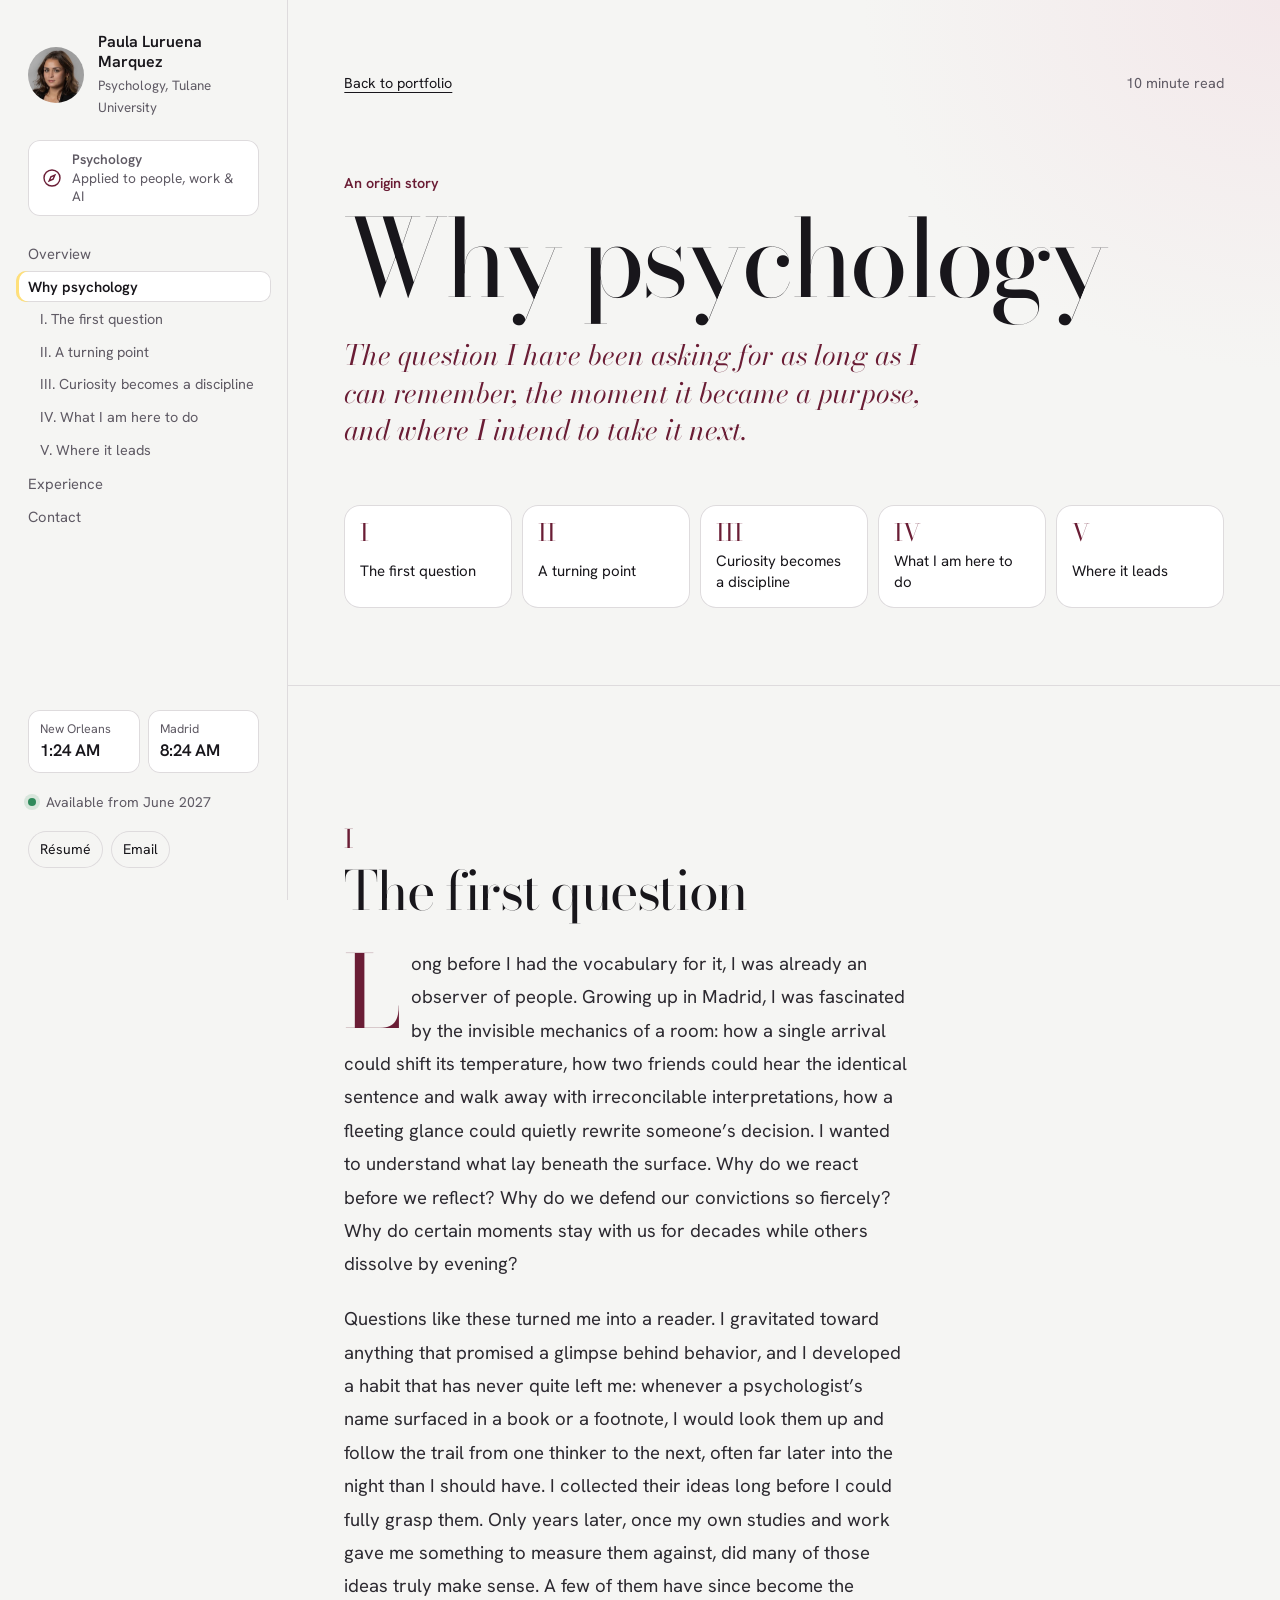
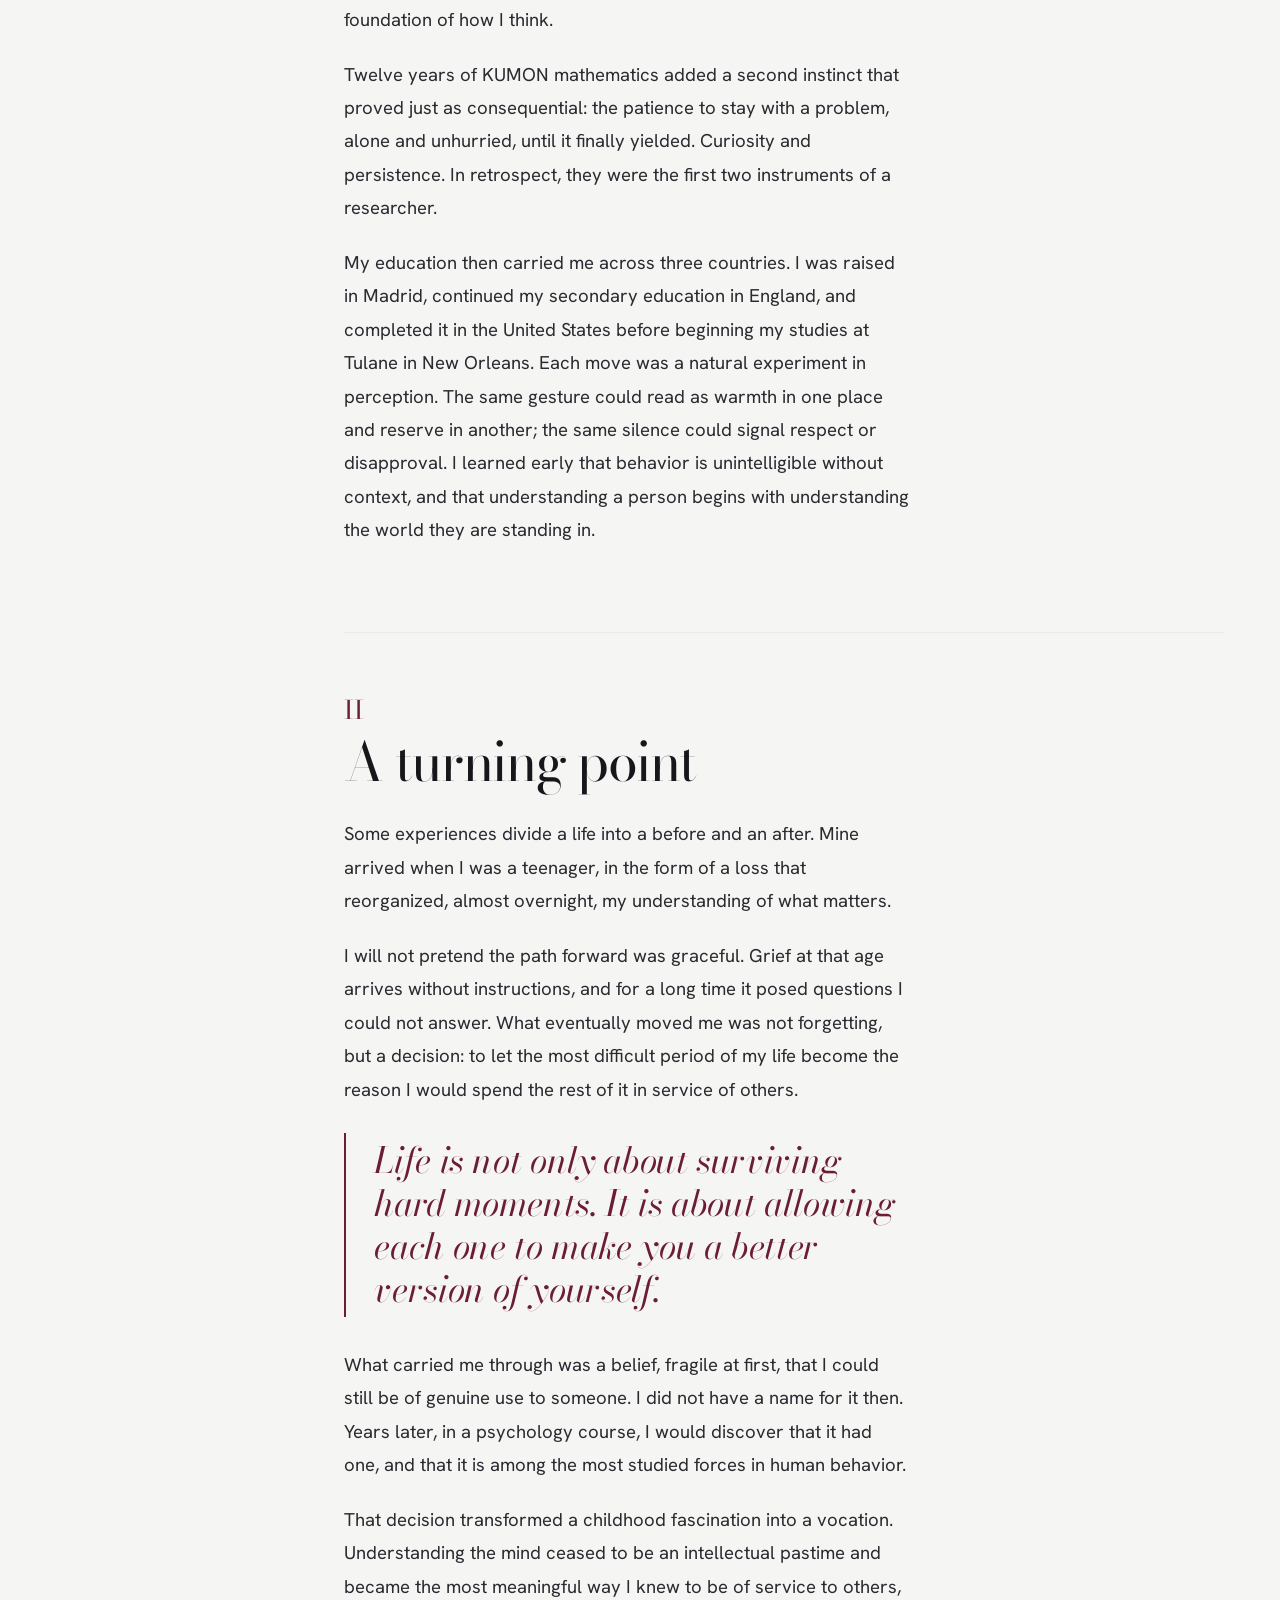
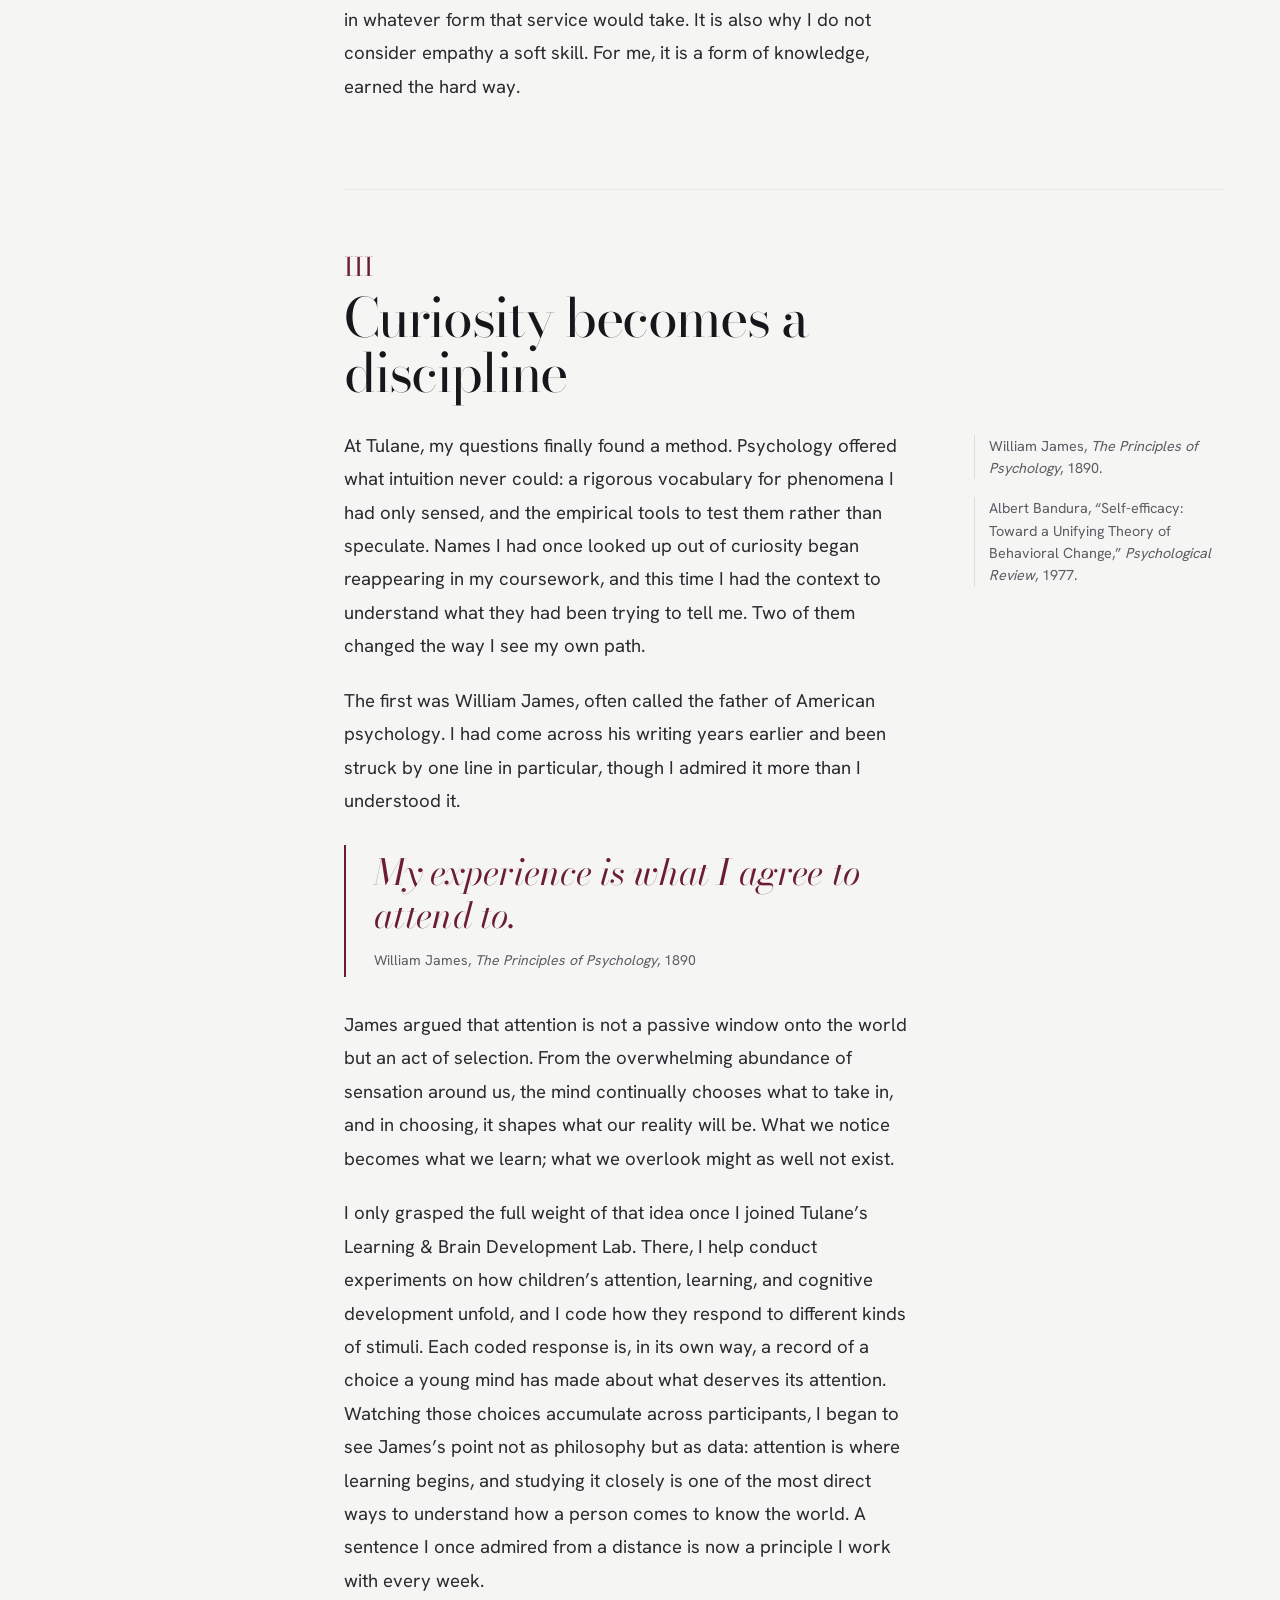
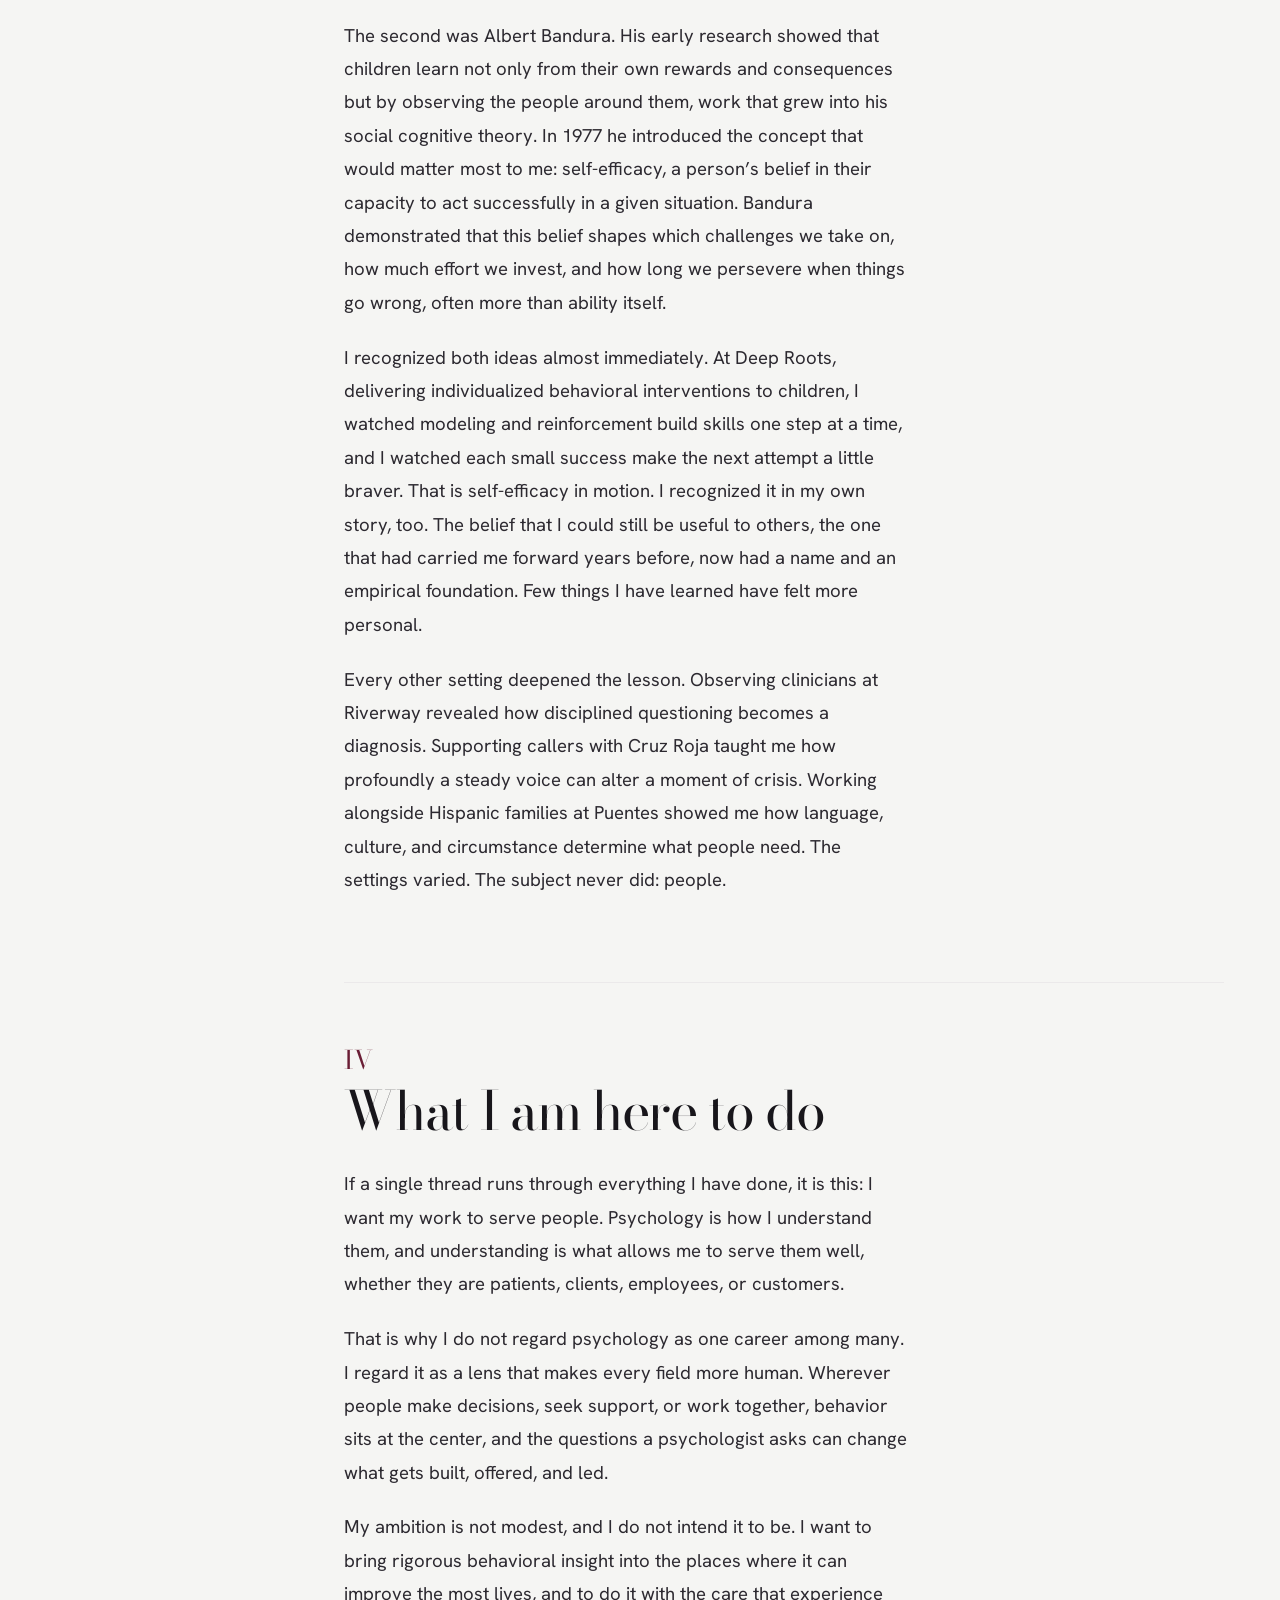
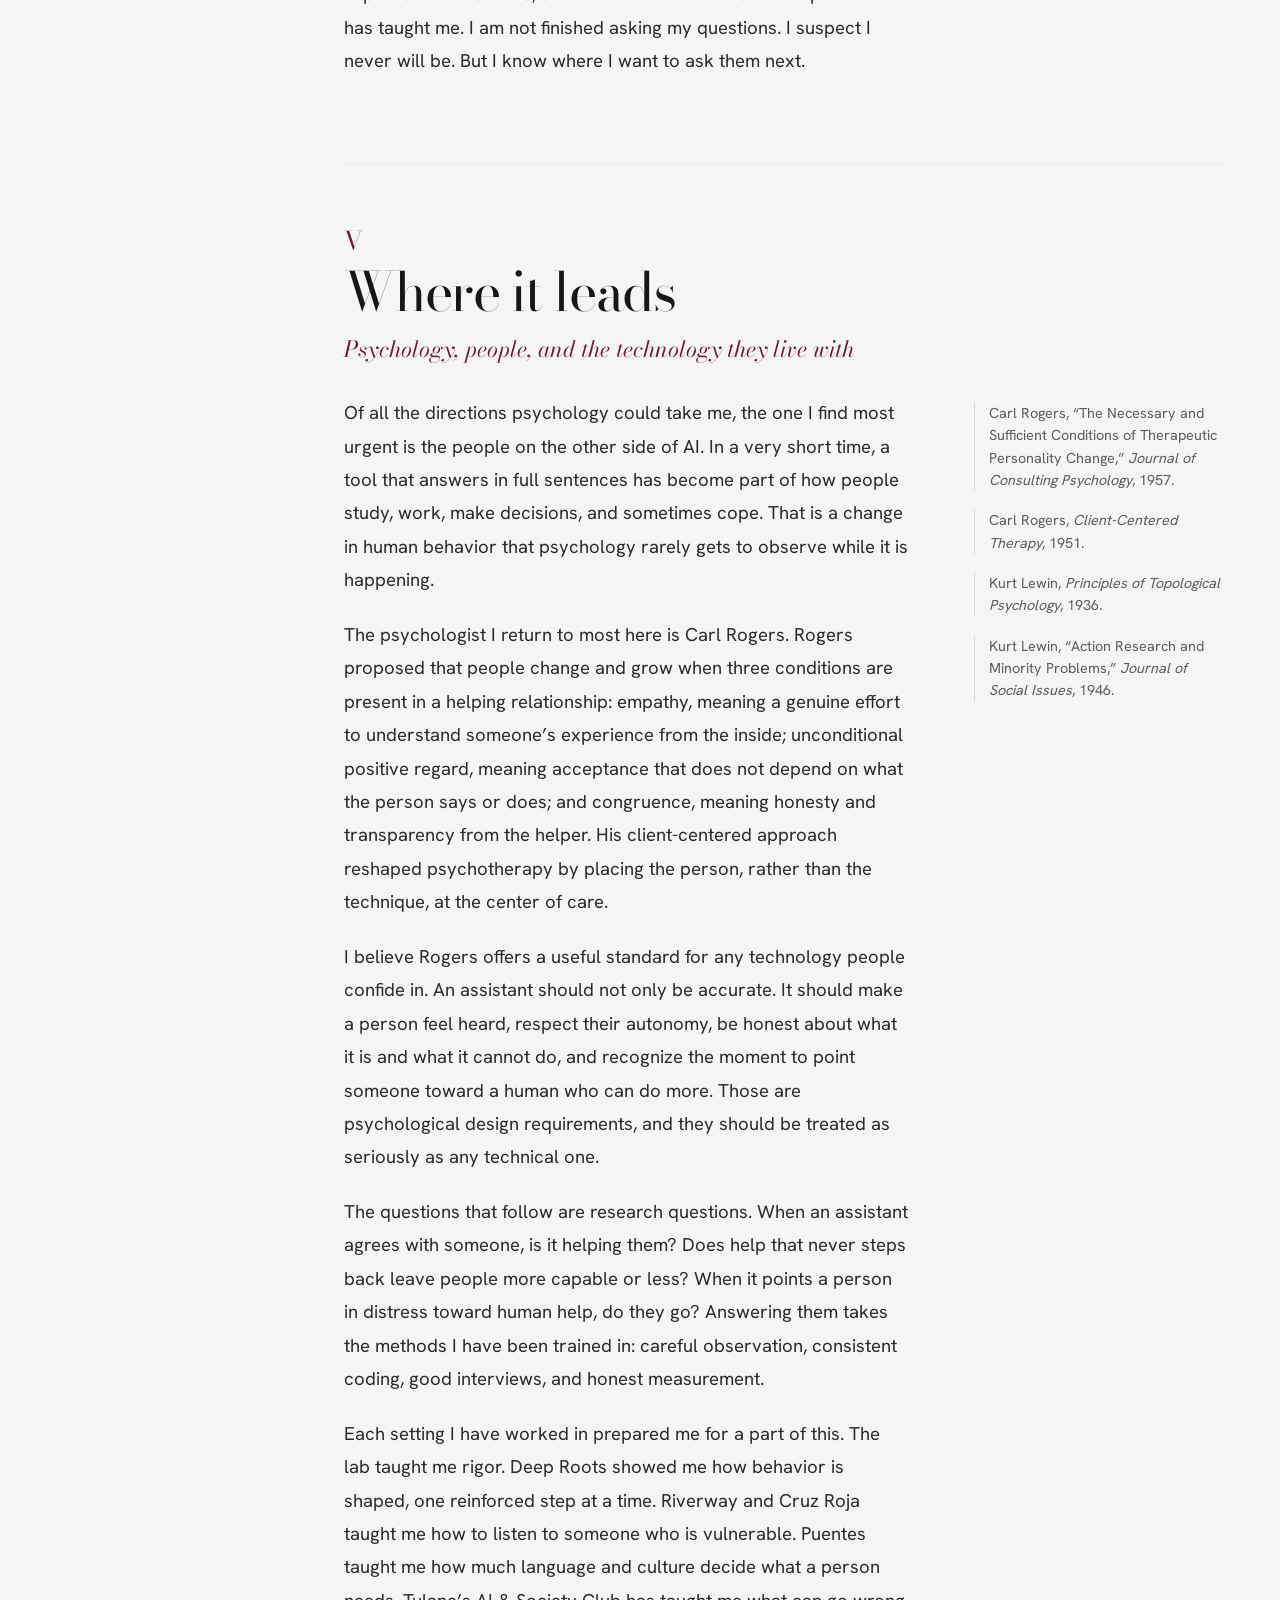
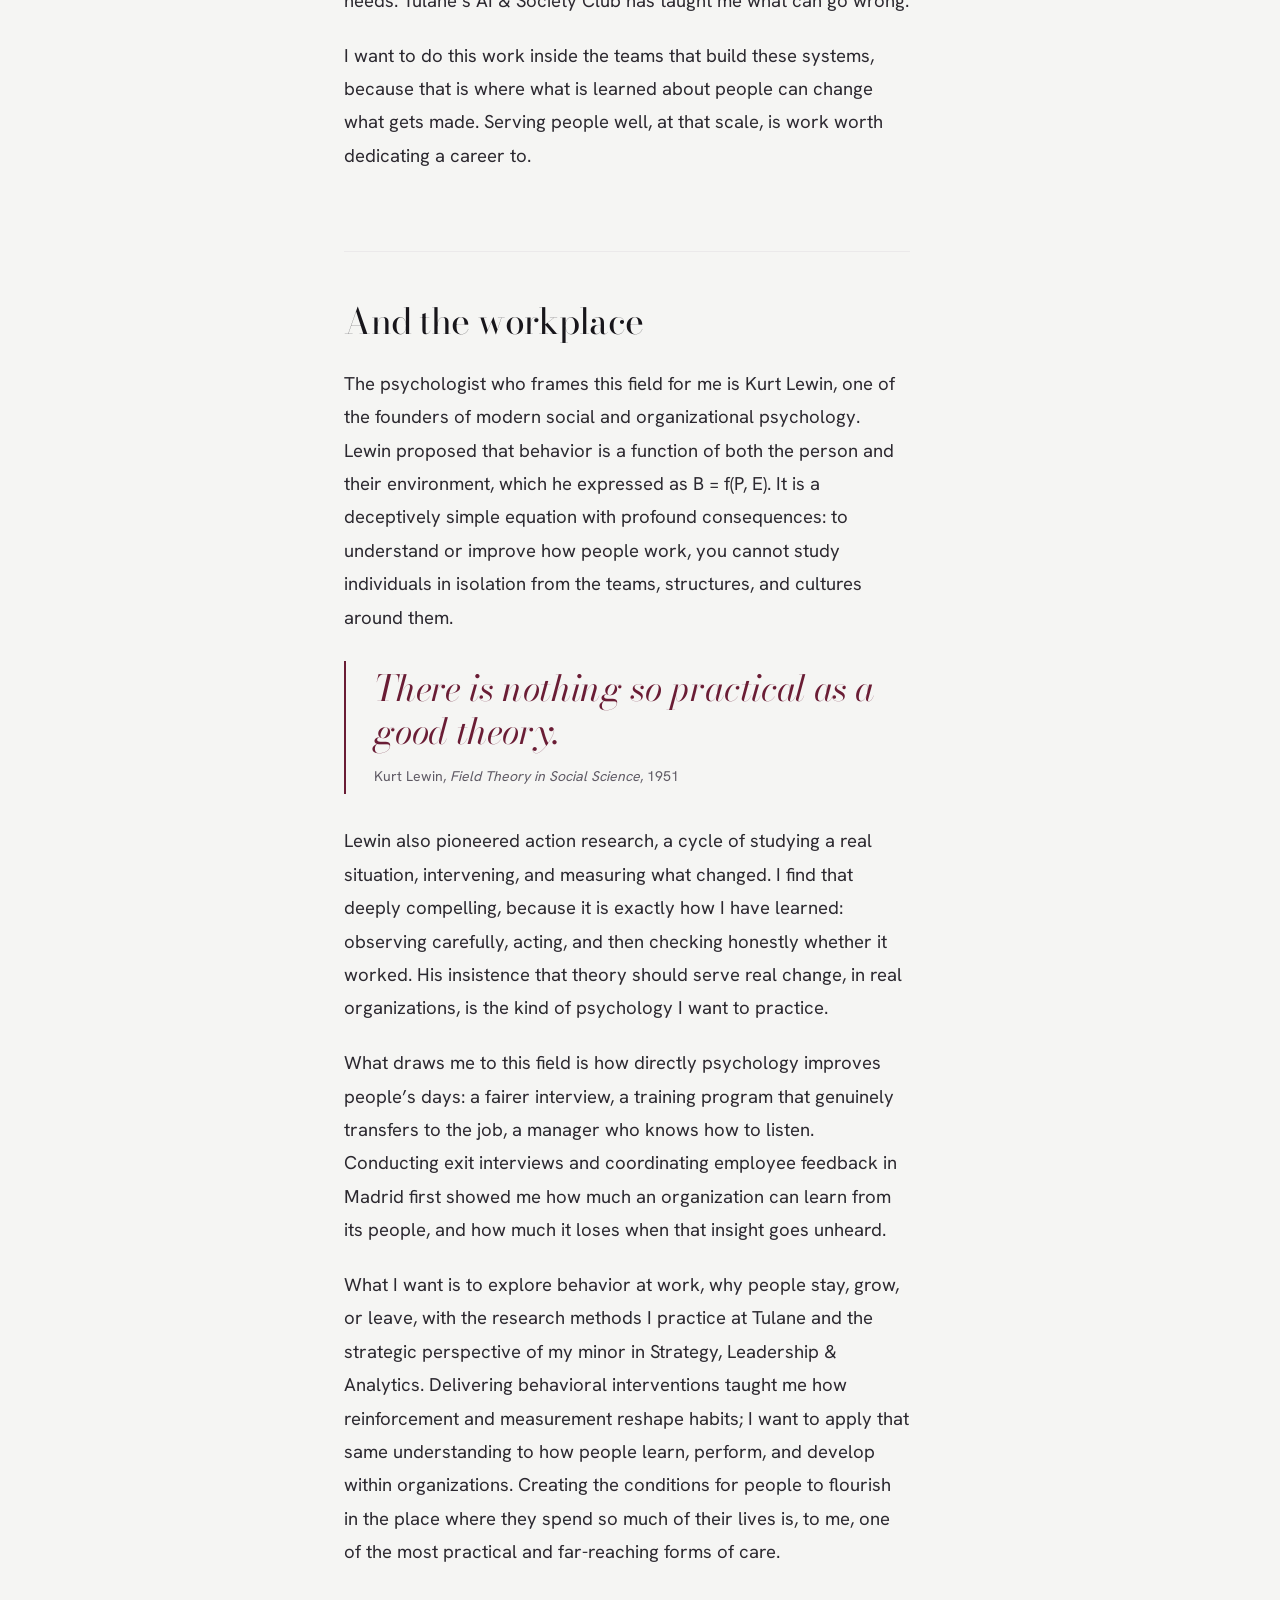
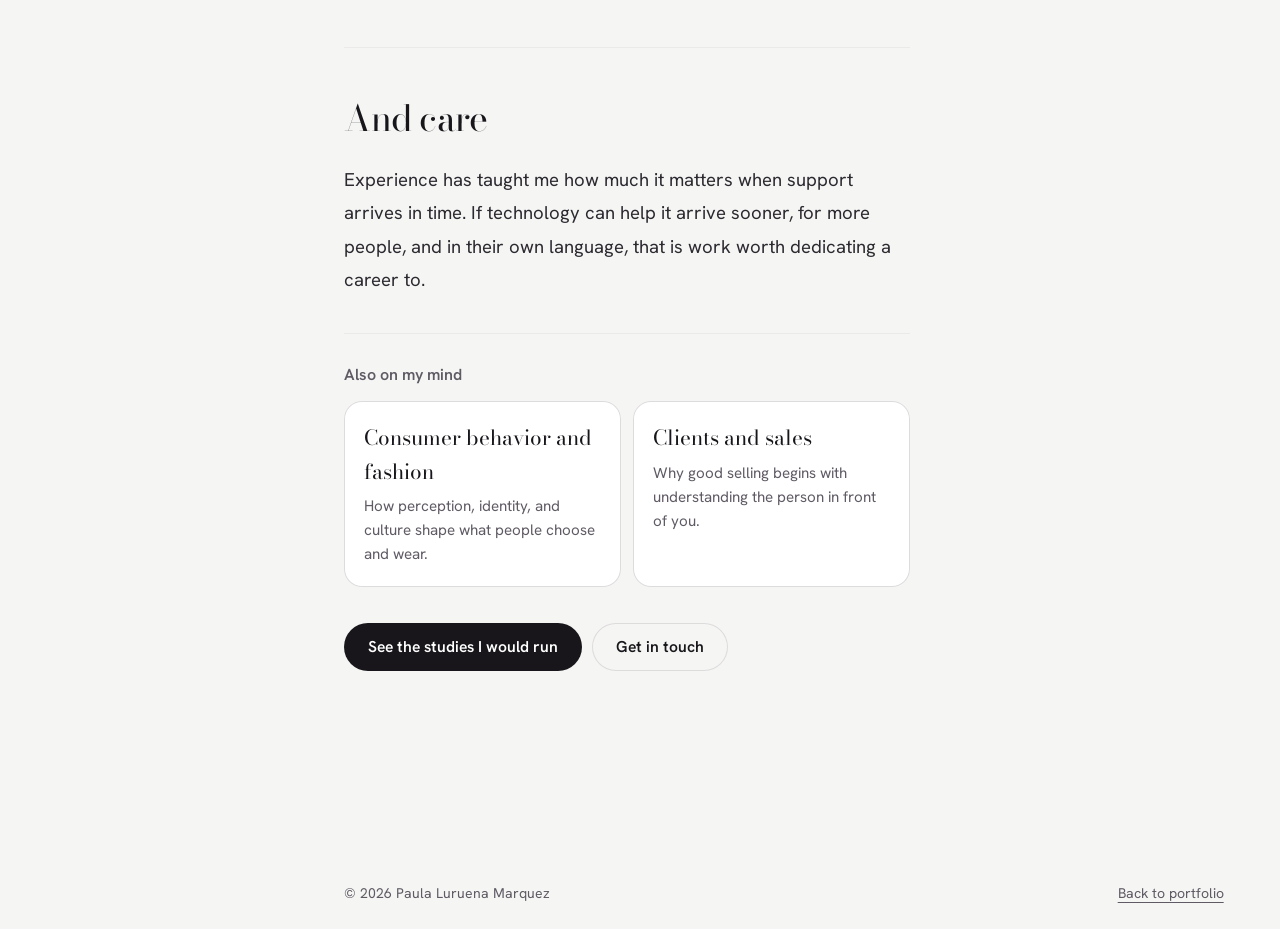
==== story.html @ 1864d82a "Build Behavior, Work & AI portfolio A short main page, a deeper page for readers with more time, and" ====
<!doctype html>
<html lang="en">
<head>
  <meta charset="UTF-8">
  <meta name="viewport" content="width=device-width, initial-scale=1">
  <meta name="theme-color" content="#f5f5f3">
  <title>Why psychology | Paula Luruena Marquez</title>
  <meta name="description" content="Why Paula Luruena Marquez chose psychology: a lifelong question about human behavior, a turning point, and a commitment to serving others.">
  <meta property="og:title" content="Why psychology | Paula Luruena Marquez">
  <meta property="og:description" content="Why Paula Luruena Marquez chose psychology: a lifelong question about human behavior, a turning point, and a commitment to serving others.">
  <meta property="og:type" content="article">
  <meta property="og:url" content="https://paulaluruena.github.io/Paula_Luruena_Portfolio_BehaviorWorkAI/story.html">
  <link rel="canonical" href="https://paulaluruena.github.io/Paula_Luruena_Portfolio_BehaviorWorkAI/story.html">
  <link rel="icon" type="image/svg+xml" href="data:image/svg+xml,%3Csvg xmlns='http://www.w3.org/2000/svg' viewBox='0 0 64 64'%3E%3Crect width='64' height='64' rx='32' fill='%2318161b'/%3E%3Ctext x='32' y='42' text-anchor='middle' font-family='Didot,Georgia,serif' font-size='26' fill='%23f5f5f3'%3EPL%3C/text%3E%3C/svg%3E">
  <link rel="preload" href="assets/bodoni-moda-latin-opsz-normal.woff2" as="font" type="font/woff2" crossorigin>
  <link rel="preload" href="assets/hanken-grotesk-latin-wght-normal.woff2" as="font" type="font/woff2" crossorigin>
  <link rel="stylesheet" href="styles.css">
  <script>document.documentElement.className = "js";</script>
  <script src="script.js" defer></script>
</head>
<body class="site-behavior story-page">
  <a class="skip-link" href="#main">Skip to content</a>
  <header class="rail">
    <a class="id" href="index.html"><img src="assets/paula-avatar.jpg" width="56" height="56" alt="Paula Luruena Marquez"><span><span class="id-name">Paula Luruena Marquez</span><span class="id-role">Psychology, Tulane University</span></span></a>
    <button class="menu-toggle" type="button" aria-controls="drawer" aria-expanded="false"><span>Menu</span></button>
    <div class="rail-drawer" id="drawer">
      <p class="track-label"><svg width="20" height="20" viewBox="0 0 20 20" fill="none" stroke="currentColor" stroke-width="1.4" aria-hidden="true"><circle cx="10" cy="10" r="8"/><path d="m12.8 7.2-1.7 3.9-3.9 1.7 1.7-3.9z"/></svg><span><strong>Psychology</strong><span>Applied to people, work &amp; AI</span></span></p>
      <nav class="rail-nav" id="navigation" aria-label="Sections"><a href="index.html#top">Overview</a><a href="story.html" aria-current="page">Why psychology</a><a class="nav-chapter" href="#ch-1">I. The first question</a><a class="nav-chapter" href="#ch-2">II. A turning point</a><a class="nav-chapter" href="#ch-3">III. Curiosity becomes a discipline</a><a class="nav-chapter" href="#ch-4">IV. What I am here to do</a><a class="nav-chapter" href="#where">V. Where it leads</a><a href="index.html#experience">Experience</a><a href="index.html#contact">Contact</a></nav>
      <div class="rail-foot">
        <div class="clocks"><p class="clock"><span>New Orleans</span><time data-tz="America/Chicago">&nbsp;</time></p><p class="clock"><span>Madrid</span><time data-tz="Europe/Madrid">&nbsp;</time></p></div>
        <p class="status"><i aria-hidden="true"></i>Available from June 2027</p>
        <p class="rail-links"><a href="assets/Paula-Luruena-Marquez-Resume.pdf" download>Résumé</a><a href="mailto:paulaluruena9@gmail.com">Email</a></p>
      </div>
    </div>
  </header>
  <div class="read-progress" aria-hidden="true"><span></span></div>

  <main id="main">
    <section class="story-hero" id="top" aria-labelledby="story-title">
      <div class="wrap">
        <p class="hero-top"><a href="index.html">Back to portfolio</a><span>10 minute read</span></p>
        <p class="kicker">An origin story</p>
        <h1 id="story-title" class="story-title">Why psychology</h1>
        <p class="story-dek">The question I have been asking for as long as I can remember, the moment it became a purpose, and where I intend to take it next.</p>
        <ol class="story-toc"><li><a href="#ch-1"><span>I</span>The first question</a></li><li><a href="#ch-2"><span>II</span>A turning point</a></li><li><a href="#ch-3"><span>III</span>Curiosity becomes a discipline</a></li><li><a href="#ch-4"><span>IV</span>What I am here to do</a></li><li><a href="#where"><span>V</span>Where it leads</a></li></ol>
      </div>
    </section>
    <article class="essay wrap">
        <section class="chapter" id="ch-1" aria-labelledby="ch-1-t">
          <header class="chapter-head"><span class="chapter-num" aria-hidden="true">I</span><h2 id="ch-1-t">The first question</h2></header>
          <div class="chapter-body"><div class="chapter-text"><p class="dropcap">Long before I had the vocabulary for it, I was already an observer of people. Growing up in Madrid, I was fascinated by the invisible mechanics of a room: how a single arrival could shift its temperature, how two friends could hear the identical sentence and walk away with irreconcilable interpretations, how a fleeting glance could quietly rewrite someone’s decision. I wanted to understand what lay beneath the surface. Why do we react before we reflect? Why do we defend our convictions so fiercely? Why do certain moments stay with us for decades while others dissolve by evening?</p><p>Questions like these turned me into a reader. I gravitated toward anything that promised a glimpse behind behavior, and I developed a habit that has never quite left me: whenever a psychologist’s name surfaced in a book or a footnote, I would look them up and follow the trail from one thinker to the next, often far later into the night than I should have. I collected their ideas long before I could fully grasp them. Only years later, once my own studies and work gave me something to measure them against, did many of those ideas truly make sense. A few of them have since become the foundation of how I think.</p><p>Twelve years of KUMON mathematics added a second instinct that proved just as consequential: the patience to stay with a problem, alone and unhurried, until it finally yielded. Curiosity and persistence. In retrospect, they were the first two instruments of a researcher.</p><p>My education then carried me across three countries. I was raised in Madrid, continued my secondary education in England, and completed it in the United States before beginning my studies at Tulane in New Orleans. Each move was a natural experiment in perception. The same gesture could read as warmth in one place and reserve in another; the same silence could signal respect or disapproval. I learned early that behavior is unintelligible without context, and that understanding a person begins with understanding the world they are standing in.</p></div></div>
        </section>
        <section class="chapter" id="ch-2" aria-labelledby="ch-2-t">
          <header class="chapter-head"><span class="chapter-num" aria-hidden="true">II</span><h2 id="ch-2-t">A turning point</h2></header>
          <div class="chapter-body"><div class="chapter-text"><p>Some experiences divide a life into a before and an after. Mine arrived when I was a teenager, in the form of a loss that reorganized, almost overnight, my understanding of what matters.</p><p>I will not pretend the path forward was graceful. Grief at that age arrives without instructions, and for a long time it posed questions I could not answer. What eventually moved me was not forgetting, but a decision: to let the most difficult period of my life become the reason I would spend the rest of it in service of others.</p><blockquote class="pull"><p>Life is not only about surviving hard moments. It is about allowing each one to make you a better version of yourself.</p></blockquote><p>What carried me through was a belief, fragile at first, that I could still be of genuine use to someone. I did not have a name for it then. Years later, in a psychology course, I would discover that it had one, and that it is among the most studied forces in human behavior.</p><p>That decision transformed a childhood fascination into a vocation. Understanding the mind ceased to be an intellectual pastime and became the most meaningful way I knew to be of service to others, in whatever form that service would take. It is also why I do not consider empathy a soft skill. For me, it is a form of knowledge, earned the hard way.</p></div></div>
        </section>
        <section class="chapter" id="ch-3" aria-labelledby="ch-3-t">
          <header class="chapter-head"><span class="chapter-num" aria-hidden="true">III</span><h2 id="ch-3-t">Curiosity becomes a discipline</h2></header>
          <div class="chapter-body"><div class="chapter-text"><p>At Tulane, my questions finally found a method. Psychology offered what intuition never could: a rigorous vocabulary for phenomena I had only sensed, and the empirical tools to test them rather than speculate. Names I had once looked up out of curiosity began reappearing in my coursework, and this time I had the context to understand what they had been trying to tell me. Two of them changed the way I see my own path.</p><p>The first was William James, often called the father of American psychology. I had come across his writing years earlier and been struck by one line in particular, though I admired it more than I understood it.</p><blockquote class="pull pull-cited"><p>My experience is what I agree to attend to.</p><footer>William James, <cite>The Principles of Psychology</cite>, 1890</footer></blockquote><p>James argued that attention is not a passive window onto the world but an act of selection. From the overwhelming abundance of sensation around us, the mind continually chooses what to take in, and in choosing, it shapes what our reality will be. What we notice becomes what we learn; what we overlook might as well not exist.</p><p>I only grasped the full weight of that idea once I joined Tulane’s Learning &amp; Brain Development Lab. There, I help conduct experiments on how children’s attention, learning, and cognitive development unfold, and I code how they respond to different kinds of stimuli. Each coded response is, in its own way, a record of a choice a young mind has made about what deserves its attention. Watching those choices accumulate across participants, I began to see James’s point not as philosophy but as data: attention is where learning begins, and studying it closely is one of the most direct ways to understand how a person comes to know the world. A sentence I once admired from a distance is now a principle I work with every week.</p><p>The second was Albert Bandura. His early research showed that children learn not only from their own rewards and consequences but by observing the people around them, work that grew into his social cognitive theory. In 1977 he introduced the concept that would matter most to me: self-efficacy, a person’s belief in their capacity to act successfully in a given situation. Bandura demonstrated that this belief shapes which challenges we take on, how much effort we invest, and how long we persevere when things go wrong, often more than ability itself.</p><p>I recognized both ideas almost immediately. At Deep Roots, delivering individualized behavioral interventions to children, I watched modeling and reinforcement build skills one step at a time, and I watched each small success make the next attempt a little braver. That is self-efficacy in motion. I recognized it in my own story, too. The belief that I could still be useful to others, the one that had carried me forward years before, now had a name and an empirical foundation. Few things I have learned have felt more personal.</p><p>Every other setting deepened the lesson. Observing clinicians at Riverway revealed how disciplined questioning becomes a diagnosis. Supporting callers with Cruz Roja taught me how profoundly a steady voice can alter a moment of crisis. Working alongside Hispanic families at Puentes showed me how language, culture, and circumstance determine what people need. The settings varied. The subject never did: people.</p></div><aside class="chapter-notes"><p class="sidenote">William James, <cite>The Principles of Psychology</cite>, 1890.</p><p class="sidenote">Albert Bandura, “Self-efficacy: Toward a Unifying Theory of Behavioral Change,” <cite>Psychological Review</cite>, 1977.</p></aside></div>
        </section>
        <section class="chapter" id="ch-4" aria-labelledby="ch-4-t">
          <header class="chapter-head"><span class="chapter-num" aria-hidden="true">IV</span><h2 id="ch-4-t">What I am here to do</h2></header>
          <div class="chapter-body"><div class="chapter-text"><p>If a single thread runs through everything I have done, it is this: I want my work to serve people. Psychology is how I understand them, and understanding is what allows me to serve them well, whether they are patients, clients, employees, or customers.</p><p>That is why I do not regard psychology as one career among many. I regard it as a lens that makes every field more human. Wherever people make decisions, seek support, or work together, behavior sits at the center, and the questions a psychologist asks can change what gets built, offered, and led.</p><p>My ambition is not modest, and I do not intend it to be. I want to bring rigorous behavioral insight into the places where it can improve the most lives, and to do it with the care that experience has taught me. I am not finished asking my questions. I suspect I never will be. But I know where I want to ask them next.</p></div></div>
        </section>
        <section class="chapter" id="where" aria-labelledby="where-t">
          <header class="chapter-head"><span class="chapter-num" aria-hidden="true">V</span><h2 id="where-t">Where it leads</h2><p class="chapter-sub">Psychology, people, and the technology they live with</p></header>
          <div class="chapter-body"><div class="chapter-text"><p>Of all the directions psychology could take me, the one I find most urgent is the people on the other side of AI. In a very short time, a tool that answers in full sentences has become part of how people study, work, make decisions, and sometimes cope. That is a change in human behavior that psychology rarely gets to observe while it is happening.</p><p>The psychologist I return to most here is Carl Rogers. Rogers proposed that people change and grow when three conditions are present in a helping relationship: empathy, meaning a genuine effort to understand someone’s experience from the inside; unconditional positive regard, meaning acceptance that does not depend on what the person says or does; and congruence, meaning honesty and transparency from the helper. His client-centered approach reshaped psychotherapy by placing the person, rather than the technique, at the center of care.</p><p>I believe Rogers offers a useful standard for any technology people confide in. An assistant should not only be accurate. It should make a person feel heard, respect their autonomy, be honest about what it is and what it cannot do, and recognize the moment to point someone toward a human who can do more. Those are psychological design requirements, and they should be treated as seriously as any technical one.</p><p>The questions that follow are research questions. When an assistant agrees with someone, is it helping them? Does help that never steps back leave people more capable or less? When it points a person in distress toward human help, do they go? Answering them takes the methods I have been trained in: careful observation, consistent coding, good interviews, and honest measurement.</p><p>Each setting I have worked in prepared me for a part of this. The lab taught me rigor. Deep Roots showed me how behavior is shaped, one reinforced step at a time. Riverway and Cruz Roja taught me how to listen to someone who is vulnerable. Puentes taught me how much language and culture decide what a person needs. Tulane’s AI &amp; Society Club has taught me what can go wrong.</p><p>I want to do this work inside the teams that build these systems, because that is where what is learned about people can change what gets made. Serving people well, at that scale, is work worth dedicating a career to.</p><h3 class="chapter-break">And the workplace</h3><p>The psychologist who frames this field for me is Kurt Lewin, one of the founders of modern social and organizational psychology. Lewin proposed that behavior is a function of both the person and their environment, which he expressed as B = f(P, E). It is a deceptively simple equation with profound consequences: to understand or improve how people work, you cannot study individuals in isolation from the teams, structures, and cultures around them.</p><blockquote class="pull pull-cited"><p>There is nothing so practical as a good theory.</p><footer>Kurt Lewin, <cite>Field Theory in Social Science</cite>, 1951</footer></blockquote><p>Lewin also pioneered action research, a cycle of studying a real situation, intervening, and measuring what changed. I find that deeply compelling, because it is exactly how I have learned: observing carefully, acting, and then checking honestly whether it worked. His insistence that theory should serve real change, in real organizations, is the kind of psychology I want to practice.</p><p>What draws me to this field is how directly psychology improves people’s days: a fairer interview, a training program that genuinely transfers to the job, a manager who knows how to listen. Conducting exit interviews and coordinating employee feedback in Madrid first showed me how much an organization can learn from its people, and how much it loses when that insight goes unheard.</p><p>What I want is to explore behavior at work, why people stay, grow, or leave, with the research methods I practice at Tulane and the strategic perspective of my minor in Strategy, Leadership &amp; Analytics. Delivering behavioral interventions taught me how reinforcement and measurement reshape habits; I want to apply that same understanding to how people learn, perform, and develop within organizations. Creating the conditions for people to flourish in the place where they spend so much of their lives is, to me, one of the most practical and far-reaching forms of care.</p><h3 class="chapter-break">And care</h3><p>Experience has taught me how much it matters when support arrives in time. If technology can help it arrive sooner, for more people, and in their own language, that is work worth dedicating a career to.</p>
            <div class="also"><h3>Also on my mind</h3><div class="also-grid"><article class="also-card"><h4>Consumer behavior and fashion</h4><p>How perception, identity, and culture shape what people choose and wear.</p></article><article class="also-card"><h4>Clients and sales</h4><p>Why good selling begins with understanding the person in front of you.</p></article></div></div>
            <p class="story-actions"><a class="button" href="depth.html#proposals">See the studies I would run</a><a class="button button-line" href="index.html#contact">Get in touch</a></p></div><aside class="chapter-notes"><p class="sidenote">Carl Rogers, “The Necessary and Sufficient Conditions of Therapeutic Personality Change,” <cite>Journal of Consulting Psychology</cite>, 1957.</p><p class="sidenote">Carl Rogers, <cite>Client-Centered Therapy</cite>, 1951.</p><p class="sidenote">Kurt Lewin, <cite>Principles of Topological Psychology</cite>, 1936.</p><p class="sidenote">Kurt Lewin, “Action Research and Minority Problems,” <cite>Journal of Social Issues</cite>, 1946.</p></aside></div>
        </section>
    </article>
  </main>
  <footer class="footer"><span>© <span id="year">2026</span> Paula Luruena Marquez</span><a href="index.html">Back to portfolio</a></footer>
</body>
</html>
---- styles.css ----
/* Paula Luruena Marquez. One design system for both consolidated portfolios:
   Consumer & Brand, and Behavior, Work & AI. Bodoni Moda and Hanken Grotesk, paper, ink and wine. */
@font-face{font-family:'Bodoni Moda';src:url('assets/bodoni-moda-latin-opsz-normal.woff2') format('woff2');font-weight:400 900;font-display:swap}
@font-face{font-family:'Bodoni Moda';src:url('assets/bodoni-moda-latin-opsz-italic.woff2') format('woff2');font-weight:400 900;font-style:italic;font-display:swap}
@font-face{font-family:'Hanken Grotesk';src:url('assets/hanken-grotesk-latin-wght-normal.woff2') format('woff2');font-weight:100 900;font-display:swap}

:root{
  --paper:#f5f5f3;--surface:#ffffff;--ink:#18161b;--soft:#5f5a64;--faint:#8d8892;--line:#dedbdd;--line-2:#ebe9ea;
  --wine:#6a1d35;--wine-deep:#4e1427;--blush:#f3e8ea;--mist:#eceaf0;--night:#17151b;
  --serif:'Bodoni Moda',Didot,'Times New Roman',serif;--sans:'Hanken Grotesk',system-ui,-apple-system,'Segoe UI',sans-serif;
  --rail:288px;--pad:clamp(20px,4.4vw,72px);--ease:cubic-bezier(.22,.7,.2,1);--ease-out:cubic-bezier(.16,1,.3,1)
}
*{box-sizing:border-box}
[hidden]{display:none!important}
html{scroll-behavior:smooth;scroll-padding-top:32px}
body{margin:0;background:var(--paper);color:var(--ink);font-family:var(--sans);font-size:1.0625rem;line-height:1.6;-webkit-font-smoothing:antialiased;font-variant-numeric:tabular-nums;font-optical-sizing:auto}
h1,h2,h3,h4,p,ul,ol,dl,dd,figure,blockquote{margin:0}ul,ol{padding:0;list-style:none}
h1,h2,h3,h4{font-weight:500}
a{color:inherit}img{display:block;max-width:100%}
button{font:inherit;color:inherit;background:none;border:0;padding:0;cursor:pointer;text-align:inherit}
:focus-visible{outline:2px solid var(--wine);outline-offset:3px;border-radius:4px}
::selection{background:var(--blush);color:var(--wine-deep)}
.skip-link{position:fixed;left:16px;top:-80px;z-index:60;background:var(--wine);color:#fff;padding:10px 16px;border-radius:999px}.skip-link:focus{top:12px}
.serif{font-family:var(--serif)}

/* ---------- Side rail (desktop) / top bar (mobile) ---------- */
.rail{position:fixed;inset:0 auto 0 0;width:var(--rail);z-index:30;display:flex;flex-direction:column;gap:28px;padding:32px 28px;border-right:1px solid var(--line);background:var(--paper);overflow-y:auto;scrollbar-width:none}
.rail::-webkit-scrollbar{display:none}
.id{display:grid;grid-template-columns:56px 1fr;gap:14px;align-items:center;text-decoration:none}
.id img{width:56px;height:56px;border-radius:50%;object-fit:cover;filter:saturate(.92)}
.id-name{display:block;font-weight:600;font-size:1rem;line-height:1.25}
.id-role{display:block;font-size:.84rem;color:var(--soft);margin-top:3px}
.track-label{display:flex;align-items:center;gap:10px;padding:10px 14px;border-radius:12px;background:var(--surface);box-shadow:inset 0 0 0 1px var(--line);font-size:.86rem;line-height:1.35}
.track-label svg{flex:none;color:var(--wine)}
.track-label strong{display:block;font-weight:600}
.track-label span{color:var(--soft)}
.rail-nav{display:grid;gap:2px;font-size:.95rem}
.rail-nav a{display:flex;justify-content:space-between;align-items:baseline;gap:12px;padding:8px 12px;margin-inline:-12px;border-radius:10px;text-decoration:none;color:var(--soft);transition:color .2s,background .2s}
.rail-nav a small{font-size:.78rem;color:var(--faint)}
.rail-nav a:hover{color:var(--ink);background:var(--mist)}
.rail-nav a[aria-current]{color:var(--ink);background:var(--surface);box-shadow:inset 2px 0 0 var(--wine)}
.rail-foot{margin-top:auto;display:grid;gap:18px;font-size:.88rem}
.clocks{display:grid;grid-template-columns:1fr 1fr;gap:8px}
.clock{padding:10px 12px;border-radius:12px;background:var(--surface);box-shadow:inset 0 0 0 1px var(--line)}
.clock span{display:block;color:var(--soft);font-size:.78rem}
.clock time{font-size:1.05rem;font-weight:600;line-height:1.3}
.status{display:flex;align-items:center;gap:10px;color:var(--soft)}
.status i{width:8px;height:8px;border-radius:50%;background:#2f8a5b;box-shadow:0 0 0 4px rgba(47,138,91,.15)}
.rail-links{display:flex;flex-wrap:wrap;gap:8px}
.rail-links a{text-decoration:none;padding:7px 12px;border-radius:999px;box-shadow:inset 0 0 0 1px var(--line);transition:background .2s,box-shadow .2s}
.rail-links a:hover{background:var(--surface);box-shadow:inset 0 0 0 1px var(--wine)}
.menu-toggle{display:none}

main,.footer{margin-left:var(--rail)}
.wrap{padding-inline:var(--pad);max-width:1260px}

/* ---------- Buttons ---------- */
.button{display:inline-flex;align-items:center;gap:10px;min-height:48px;padding:0 24px;border-radius:999px;background:var(--ink);color:#fff;text-decoration:none;font-weight:600;font-size:.98rem;transition:background .25s,transform .3s var(--ease)}
.button:hover{background:var(--wine);transform:translateY(-1px)}
.button svg{transition:transform .3s var(--ease)}
.button:hover svg{transform:translateY(2px)}
.button-line{background:transparent;color:var(--ink);box-shadow:inset 0 0 0 1px var(--line)}
.button-line:hover{background:var(--surface);color:var(--ink);box-shadow:inset 0 0 0 1px var(--ink)}
.button.is-done{background:var(--blush);color:var(--wine)}

/* ---------- Hero ---------- */
.hero{position:relative;padding-block:clamp(40px,6vw,72px) clamp(56px,7vw,96px);border-bottom:1px solid var(--line);overflow:hidden}
.hero::before{content:'';position:absolute;inset:0;background-image:linear-gradient(var(--line-2) 1px,transparent 1px),linear-gradient(90deg,var(--line-2) 1px,transparent 1px);background-size:calc((100% - 2*var(--pad))/12) 96px;background-position:var(--pad) 0;mask-image:linear-gradient(180deg,#000 0%,transparent 85%);pointer-events:none}
.hero>*{position:relative}
.hero-top{display:flex;justify-content:space-between;gap:16px;flex-wrap:wrap;font-size:.9rem;color:var(--soft);padding-bottom:clamp(36px,6vw,80px)}
.hero-top strong{color:var(--ink);font-weight:600}
.name{font-family:var(--serif);font-weight:400;font-size:clamp(3.4rem,9.2vw,9.6rem);line-height:.9;letter-spacing:-.035em}
.name .line{display:block;overflow:hidden;padding-bottom:.06em}
.name .line>span{display:inline-block}
.name .line:nth-child(2){padding-left:clamp(0px,9vw,180px)}
.name em{font-style:italic;color:var(--wine)}
.hero-grid{display:grid;grid-template-columns:repeat(12,1fr);gap:24px;margin-top:clamp(40px,5vw,64px);align-items:end}
.hero-intro{grid-column:1 / span 6;font-size:1.2rem;line-height:1.55;max-width:36rem}
.hero-actions{grid-column:8 / -1;display:flex;flex-wrap:wrap;gap:10px;justify-content:flex-end}
.facts{display:grid;grid-template-columns:repeat(3,1fr);margin-top:clamp(40px,5vw,64px);border-top:1px solid var(--ink)}
.facts>div{padding:16px 20px 0 0}
.facts>div+div{padding-left:20px;border-left:1px solid var(--line)}
.facts dt{font-size:.84rem;color:var(--soft)}
.facts dd{font-size:1.05rem;font-weight:500;line-height:1.4;margin-top:4px}
.js .name .line>span{transform:translateY(105%);animation:lift 1.1s var(--ease-out) forwards}
.js .name .line:nth-child(2)>span{animation-delay:.12s}
.js .hero-top,.js .hero-grid,.js .facts{opacity:0;animation:appear .9s var(--ease) .45s forwards}
.js .facts{animation-delay:.6s}
@keyframes lift{to{transform:none}}
@keyframes appear{from{opacity:0;transform:translateY(10px)}to{opacity:1;transform:none}}

/* ---------- Section scaffolding ---------- */
.section{padding-block:clamp(72px,9vw,128px);border-bottom:1px solid var(--line)}
.section-head{display:grid;grid-template-columns:repeat(12,1fr);gap:24px;align-items:end;margin-bottom:clamp(36px,5vw,56px)}
.section-head h2{grid-column:1 / span 7;font-family:var(--serif);font-weight:400;font-size:clamp(2.3rem,4.4vw,3.8rem);line-height:1;letter-spacing:-.025em}
.section-head p{grid-column:8 / -1;color:var(--soft);max-width:30rem}
.kicker{display:block;font-size:.9rem;color:var(--wine);font-family:var(--sans);font-weight:600;letter-spacing:0;margin-bottom:14px}

/* ---------- Profile ---------- */
.profile-grid{display:grid;grid-template-columns:repeat(12,1fr);gap:24px}
.statement{grid-column:1 / span 6;font-family:var(--serif);font-style:italic;font-weight:400;font-size:clamp(1.9rem,3.4vw,3rem);line-height:1.12;letter-spacing:-.015em;color:var(--wine);position:relative;padding-top:56px}
.statement::before{content:'';position:absolute;top:18px;left:0;width:48px;height:2px;background:var(--wine)}
.bio{grid-column:8 / -1;display:grid;gap:18px;align-content:start}
.bio p{color:var(--soft)}
.bio p:first-child{color:var(--ink);font-size:1.15rem}
.glance{display:grid;grid-template-columns:1fr 1fr;gap:0 24px;margin-top:12px;border-top:1px solid var(--line)}
.glance div{padding:12px 0;border-bottom:1px solid var(--line-2)}
.glance dt{font-size:.82rem;color:var(--faint)}
.glance dd{font-size:.97rem}

/* ---------- Focus: expanding panels ---------- */
.panels{display:flex;gap:10px;min-height:520px}
.panel{position:relative;flex:1 1 0;min-width:76px;display:flex;border-radius:22px;background:var(--mist);overflow:hidden;transition:flex-grow .7s var(--ease-out),background .4s}
.panel.is-open{flex-grow:7;background:var(--surface);box-shadow:0 1px 0 var(--line),0 30px 60px -40px rgba(24,22,27,.35)}
.panel-toggle{flex:none;width:76px;display:flex;flex-direction:column;align-items:center;justify-content:space-between;padding:24px 0;color:var(--soft);transition:color .2s,background .2s}
.panel:not(.is-open) .panel-toggle{width:100%}
.panel:not(.is-open) .panel-toggle:hover{background:#e4e1ea;color:var(--ink)}
.panel-toggle .vlabel{writing-mode:vertical-rl;transform:rotate(180deg);font-family:var(--serif);font-size:1.45rem;letter-spacing:-.01em;color:var(--ink);white-space:nowrap}
.panel-toggle .glyph{width:34px;height:34px;border-radius:50%;display:grid;place-items:center;box-shadow:inset 0 0 0 1px var(--line);background:var(--surface);transition:transform .5s var(--ease),background .3s,color .3s}
.primary-tag{writing-mode:vertical-rl;transform:rotate(180deg);margin:auto 0 12px;padding:8px 3px;border-radius:999px;background:var(--blush);color:var(--wine);font-size:.72rem;font-weight:600;white-space:nowrap}
.rel{display:inline-block;margin-left:8px;padding:1px 8px;border-radius:999px;background:var(--blush);color:var(--wine);font-style:normal;font-size:.72rem;font-weight:600;vertical-align:2px;white-space:nowrap}
.role-nav button[aria-current="true"] .rel{background:#fff}
.panel.is-open .panel-toggle{border-right:1px solid var(--line-2)}
.panel.is-open .panel-toggle .glyph{transform:rotate(45deg);background:var(--wine);color:#fff;box-shadow:none}
.panel-body{flex:1;min-width:0;padding:clamp(28px,3.5vw,48px);display:grid;grid-template-columns:1.1fr .9fr;gap:clamp(24px,3vw,48px);align-content:start}
.panel.is-open .panel-body{animation:appear .6s var(--ease) .15s both}
.panel-body h3{grid-column:1 / -1;font-family:var(--serif);font-weight:400;font-size:clamp(2rem,3.2vw,2.9rem);line-height:1.02;letter-spacing:-.02em}
.panel-lead{font-family:var(--serif);font-style:italic;font-size:1.3rem;line-height:1.35;color:var(--wine);margin-bottom:14px}
.panel-copy p+p{margin-top:12px}
.panel-copy>p:not(.panel-lead){color:var(--soft)}
.panel-aside h4{font-size:.86rem;font-weight:600;color:var(--soft);margin-bottom:8px}
.panel-aside ul{margin-bottom:24px}
.panel-aside li{padding:10px 0;border-top:1px solid var(--line-2);line-height:1.45}
.chips{display:flex;flex-wrap:wrap;gap:8px}
.chip-link{display:inline-flex;align-items:center;gap:6px;text-decoration:none;font-size:.9rem;font-weight:500;padding:7px 14px;border-radius:999px;background:var(--blush);color:var(--wine-deep);transition:background .2s}
.chip-link:hover{background:#ead6da}

/* ---------- Experience explorer ---------- */
.explorer-tools{display:flex;justify-content:space-between;align-items:center;gap:16px;flex-wrap:wrap;margin-bottom:18px}
.filters{display:flex;flex-wrap:wrap;gap:6px;padding:5px;border-radius:999px;background:var(--surface);box-shadow:inset 0 0 0 1px var(--line)}
.filters button{padding:8px 16px;border-radius:999px;font-size:.92rem;font-weight:500;color:var(--soft);transition:background .25s,color .25s}
.filters button:hover{color:var(--ink)}
.filters button[aria-pressed="true"]{background:var(--ink);color:#fff}
.filter-status{display:flex;align-items:center;gap:12px;font-size:.95rem;color:var(--soft)}
.filter-status button{color:var(--wine);font-weight:600;text-decoration:underline;text-underline-offset:4px}
html:not(.js) .explorer-tools{display:none}
.explorer-body{display:grid;grid-template-columns:minmax(300px,.95fr) 1.5fr;gap:24px;align-items:start}
.role-list{border-radius:22px;background:var(--surface);box-shadow:inset 0 0 0 1px var(--line);padding:8px}
html:not(.js) .role-list{display:none}
html:not(.js) .explorer-body{grid-template-columns:1fr}
html:not(.js) .role-panel+.role-panel{margin-top:16px}
.axis{display:flex;justify-content:space-between;padding:10px 14px 8px;font-size:.74rem;color:var(--faint);border-bottom:1px solid var(--line-2);margin-bottom:4px}
.role-nav li+li{border-top:1px solid var(--line-2)}
.role-nav button{position:relative;display:grid;width:100%;gap:2px;padding:14px;border-radius:14px;transition:background .25s}
.role-nav button:hover{background:var(--paper)}
.role-nav strong{font-weight:600;line-height:1.3}
.role-nav .sub{font-size:.86rem;color:var(--soft)}
.track{position:relative;height:6px;margin-top:10px;border-radius:3px;background:repeating-linear-gradient(90deg,var(--line-2) 0 1px,transparent 1px calc(100%/6.5)),var(--paper)}
.track b{position:absolute;top:0;bottom:0;left:var(--s);width:max(var(--w),8px);border-radius:3px;background:#cfc9cf;transition:background .3s}
.track b.ongoing{background-image:linear-gradient(90deg,transparent 60%,rgba(255,255,255,.6))}
.role-nav button[aria-current="true"]{background:var(--blush)}
.role-nav li+li:has(button[aria-current="true"]),.role-nav li:has(button[aria-current="true"])+li{border-top-color:transparent}
.role-nav button[aria-current="true"] strong{color:var(--wine-deep)}
.role-nav button[aria-current="true"] .track b{background:var(--wine)}
.role-panel{position:sticky;top:24px;border-radius:22px;background:var(--surface);box-shadow:0 1px 0 var(--line),0 30px 70px -50px rgba(24,22,27,.45);padding:clamp(26px,3.6vw,48px);outline:none}
html:not(.js) .role-panel{position:static}
.role-panel.is-entering{animation:appear .45s var(--ease)}
.role-head{display:grid;grid-template-columns:1fr auto;gap:6px 24px;padding-bottom:22px;margin-bottom:22px;border-bottom:1px solid var(--line-2)}
.role-head h3{font-family:var(--serif);font-weight:400;font-size:clamp(1.9rem,3vw,2.6rem);line-height:1.04;letter-spacing:-.02em}
.role-head .title{grid-column:1;font-weight:500}
.role-head .meta{grid-column:2;grid-row:1 / span 2;text-align:right;font-size:.88rem;color:var(--soft);line-height:1.5}
.role-summary{font-size:1.12rem;margin-bottom:18px}
.role-panel ul li{position:relative;padding-left:22px;margin-bottom:9px;color:var(--soft)}
.role-panel ul li::before{content:'';position:absolute;left:0;top:.75em;width:10px;height:1px;background:var(--wine)}
.note{display:grid;grid-template-columns:auto 1fr;gap:14px;margin-top:26px;padding:18px 20px;border-radius:16px;background:var(--paper)}
.note svg{color:var(--wine);margin-top:3px}
.note strong{display:block;font-weight:600;margin-bottom:2px}
.note p{color:var(--soft)}

/* ---------- Competency matrix ---------- */
.matrix-wrap{border-radius:22px;background:var(--surface);box-shadow:inset 0 0 0 1px var(--line);overflow:hidden}
.matrix-scroll{overflow-x:auto}
.matrix{width:100%;border-collapse:collapse;min-width:860px}
.matrix th,.matrix td{border-bottom:1px solid var(--line-2)}
.matrix thead th{padding:18px 8px 14px;font-size:.82rem;font-weight:500;color:var(--soft);text-align:center;vertical-align:bottom;line-height:1.25}
.matrix thead th a{text-decoration:none}
.matrix thead th a:hover{color:var(--wine)}
.matrix thead .corner{text-align:left;padding-left:24px;color:var(--ink);font-weight:600}
.matrix tbody tr:last-child>*{border-bottom:0}
.matrix tbody th{width:32%;text-align:left;padding:0;background:var(--surface)}
.matrix tbody th button{display:flex;align-items:center;justify-content:space-between;gap:12px;width:100%;padding:15px 24px;font-weight:500;transition:color .2s}
.matrix tbody th button svg{opacity:0;transform:translateX(-4px);transition:opacity .25s,transform .25s var(--ease);color:var(--wine)}
.matrix tbody tr{transition:background .2s}
.matrix tbody tr:hover,.matrix tbody tr:hover th{background:var(--blush)}
.matrix tbody tr:hover th button{color:var(--wine-deep)}
.matrix tbody tr:hover th button svg,.matrix tbody th button:focus-visible svg{opacity:1;transform:none}
.matrix td{text-align:center;padding:0}
.matrix td.y span{display:inline-block;width:12px;height:12px;border-radius:50%;background:var(--ink);font-size:0;color:transparent;vertical-align:middle;transition:transform .3s var(--ease),background .2s}
.matrix tbody tr:hover td.y span{background:var(--wine);transform:scale(1.3)}
.matrix td:not(.y)::after{content:'';display:inline-block;width:4px;height:4px;border-radius:50%;background:var(--line);vertical-align:middle}
.matrix-legend{display:flex;justify-content:space-between;flex-wrap:wrap;gap:12px;padding:14px 24px;border-top:1px solid var(--line-2);font-size:.86rem;color:var(--soft);background:var(--paper)}
.matrix-legend span{display:inline-flex;align-items:center;gap:8px}
.matrix-legend i{width:10px;height:10px;border-radius:50%;background:var(--ink)}
.next-skills{display:flex;flex-wrap:wrap;align-items:center;gap:8px 10px;margin-top:20px;color:var(--soft);font-size:.95rem}
.next-skills li{padding:6px 12px;border-radius:999px;outline:1px dashed #c4bec5;outline-offset:-1px;color:var(--ink)}

/* ---------- Background (bento) ---------- */
.bento{display:grid;grid-template-columns:repeat(6,1fr);gap:14px}
.tile{border-radius:22px;background:var(--surface);box-shadow:inset 0 0 0 1px var(--line);padding:clamp(22px,2.6vw,32px)}
.tile h3{font-family:var(--serif);font-weight:400;font-size:1.65rem;line-height:1.1;letter-spacing:-.01em;margin-bottom:6px}
.tile>p{color:var(--soft)}
.tile-edu{grid-column:span 4}
.tile-lang{grid-column:span 2}
.tile-earlier{grid-column:span 2}
.tile-community{grid-column:span 4}
.tile-targets{grid-column:span 6;background:var(--night);color:#efeaf0;box-shadow:none;display:grid;grid-template-columns:repeat(3,1fr);gap:28px}
.tile-targets h3{color:#fff;font-family:var(--sans);font-weight:600;font-size:1rem;margin-bottom:8px}
.tile-targets p{color:#bdb5c0}
.kv{margin-top:18px;border-top:1px solid var(--line-2)}
.kv>div{display:grid;grid-template-columns:130px 1fr;gap:16px;padding:11px 0;border-bottom:1px solid var(--line-2)}
.kv dt{color:var(--faint);font-size:.9rem}
.langs{margin-top:16px;display:grid;gap:14px}
.langs li{display:grid;grid-template-columns:1fr auto;gap:6px 12px;align-items:baseline}
.langs .lvl{font-size:.86rem;color:var(--soft)}
.langs .bar{grid-column:1 / -1;height:4px;border-radius:2px;background:var(--line-2);overflow:hidden}
.langs .bar i{display:block;height:100%;width:var(--v);background:var(--wine);border-radius:2px}
.earlier-list li{padding:12px 0;border-top:1px solid var(--line-2)}
.earlier-list li:first-child{border-top:0;padding-top:8px}
.earlier-list strong{display:block;font-weight:600}
.earlier-list span{color:var(--soft);font-size:.94rem}
.community-list{display:grid;grid-template-columns:1fr 1fr;gap:0 28px;margin-top:10px}
.community-list li{padding:12px 0;border-top:1px solid var(--line-2)}
.community-list .when{font-size:.82rem;color:var(--faint)}
.community-list strong{display:block;font-weight:600;margin:1px 0 2px}
.community-list p{color:var(--soft);font-size:.94rem}

/* ---------- Contact ---------- */
.contact{position:relative;background:var(--night);color:#e9e4ea;padding-block:clamp(80px,10vw,140px);overflow:hidden}
.contact::before{content:'';position:absolute;inset:0;background:radial-gradient(60% 80% at 85% 0%,rgba(106,29,53,.55),transparent 70%);pointer-events:none}
.contact::after{content:'';position:absolute;inset:0;opacity:.14;mix-blend-mode:overlay;pointer-events:none;background-image:url("data:image/svg+xml,%3Csvg xmlns='http://www.w3.org/2000/svg' width='160' height='160'%3E%3Cfilter id='n'%3E%3CfeTurbulence type='fractalNoise' baseFrequency='.85' numOctaves='3' stitchTiles='stitch'/%3E%3C/filter%3E%3Crect width='100%25' height='100%25' filter='url(%23n)'/%3E%3C/svg%3E")}
.contact .wrap{position:relative;z-index:1}
.contact-grid{display:grid;grid-template-columns:repeat(12,1fr);gap:24px;align-items:end}
.contact-main{grid-column:1 / span 7}
.contact h2{font-family:var(--serif);font-weight:400;font-size:clamp(2.6rem,5.6vw,5rem);line-height:.98;letter-spacing:-.03em;color:#fff}
.contact-main>p{margin-top:22px;max-width:32rem;color:#bdb5c0}
.contact-side{grid-column:8 / -1;display:grid;gap:16px;justify-items:start}
.email{font-family:var(--serif);font-size:clamp(1.2rem,1.9vw,1.6rem);color:#fff;text-decoration:none;overflow-wrap:anywhere;background:linear-gradient(#fff,#fff) left bottom/100% 1px no-repeat;padding-bottom:4px;transition:background-size .4s var(--ease)}
.email:hover{background-size:0 1px}
.contact-actions{display:flex;flex-wrap:wrap;gap:10px}
.contact .button{background:#fff;color:var(--night)}
.contact .button:hover{background:var(--blush)}
.contact .button-line{background:transparent;color:#fff;box-shadow:inset 0 0 0 1px rgba(255,255,255,.3)}
.contact .button-line:hover{background:rgba(255,255,255,.08);box-shadow:inset 0 0 0 1px #fff}
.contact .button.is-done{background:var(--blush);color:var(--wine)}
.contact-links{display:flex;gap:18px;font-size:.95rem;color:#bdb5c0}
.contact-links a{text-underline-offset:4px}
.footer{display:flex;justify-content:space-between;gap:16px;flex-wrap:wrap;padding:24px var(--pad);font-size:.88rem;color:var(--soft)}
.footer a{color:inherit;text-underline-offset:4px}


.fit-list{display:grid;grid-template-columns:repeat(2,1fr);gap:14px;counter-reset:fit}
.fit-list li{position:relative;padding:24px 24px 22px 64px;border-radius:20px;background:var(--surface);box-shadow:inset 0 0 0 1px var(--line);counter-increment:fit}
.fit-list li::before{content:counter(fit);position:absolute;left:22px;top:22px;font-family:var(--serif);font-size:1.6rem;line-height:1;color:var(--wine)}
.fit-list h3{font-size:1.05rem;font-weight:600;line-height:1.35;margin-bottom:6px}
.fit-list p{color:var(--soft);font-size:.97rem}
.fit-roles{display:flex;flex-wrap:wrap;gap:6px;margin-top:12px}
.fit-roles a{text-decoration:none;font-size:.84rem;font-weight:500;padding:4px 11px;border-radius:999px;background:var(--blush);color:var(--wine-deep)}
.fit-roles a:hover{background:#ead6da}

/* ---------- Story page ---------- */
.read-progress{position:fixed;top:0;left:var(--rail);right:0;height:3px;z-index:40;pointer-events:none}
.read-progress span{display:block;height:100%;background:var(--wine);transform:scaleX(0);transform-origin:left}
.rail-nav a.nav-chapter{padding-left:24px;font-size:.9rem}
.rail-nav a[aria-current="page"]{color:var(--ink);font-weight:600}
.nav-story{color:var(--wine)!important}
.story-hero{position:relative;padding-block:clamp(40px,6vw,72px) clamp(48px,6vw,80px);border-bottom:1px solid var(--line);overflow:hidden}
.story-hero::before{content:'';position:absolute;inset:0;background:radial-gradient(70% 90% at 100% 0%,var(--blush),transparent 60%);pointer-events:none}
.story-hero>*{position:relative}
.story-hero .hero-top a{color:var(--ink);text-underline-offset:4px}
.story-title{font-family:var(--serif);font-weight:400;font-size:clamp(3.4rem,8.4vw,8.4rem);line-height:.92;letter-spacing:-.035em;margin:6px 0 28px}
.js .story-title{animation:appear 1s var(--ease-out) both}
.story-dek{font-family:var(--serif);font-style:italic;font-size:clamp(1.3rem,2.2vw,1.75rem);line-height:1.35;color:var(--wine);max-width:34ch}
.story-toc{display:grid;grid-template-columns:repeat(5,1fr);gap:10px;margin-top:clamp(36px,5vw,56px)}
.story-toc a{display:grid;gap:6px;height:100%;padding:16px;border-radius:16px;background:var(--surface);box-shadow:inset 0 0 0 1px var(--line);text-decoration:none;font-size:.94rem;line-height:1.35;transition:box-shadow .25s,transform .3s var(--ease)}
.story-toc a:hover{box-shadow:inset 0 0 0 1px var(--wine);transform:translateY(-2px)}
.story-toc span{font-family:var(--serif);font-size:1.5rem;color:var(--wine);line-height:1}
.essay{padding-block:clamp(40px,6vw,80px) clamp(64px,8vw,112px)}
.chapter{padding-block:clamp(40px,5vw,72px);border-bottom:1px solid var(--line-2)}
.chapter:last-child{border-bottom:0}
.chapter-head{max-width:680px;margin-bottom:28px}
.chapter-num{display:block;font-family:var(--serif);font-size:1.6rem;line-height:1;color:var(--wine);margin-bottom:12px}
.pull footer{margin-top:12px;font-size:.88rem;color:var(--soft)}
.pull footer cite{font-style:italic}
.pull-cited p{font-size:clamp(1.4rem,2.4vw,1.95rem)}
.chapter-head h2{font-family:var(--serif);font-weight:400;font-size:clamp(2.2rem,4.2vw,3.6rem);line-height:1.02;letter-spacing:-.025em}
.chapter-sub{font-family:var(--serif);font-style:italic;font-size:1.4rem;color:var(--wine);margin-top:12px}
.chapter-body{display:grid;grid-template-columns:minmax(0,680px) minmax(180px,250px);gap:clamp(28px,5vw,72px);align-items:start}
.chapter-text>p{font-size:1.16rem;line-height:1.8;color:#2c2930;margin-bottom:1.15em;max-width:66ch}
.dropcap::first-letter{float:left;font-family:var(--serif);font-size:5.4em;line-height:.78;padding:.06em .1em 0 0;color:var(--wine)}
.pull{margin:1.6em 0 1.8em;padding:6px 0 6px 28px;border-left:2px solid var(--wine)}
.pull p{font-family:var(--serif);font-style:italic;font-size:clamp(1.6rem,2.8vw,2.3rem);line-height:1.2;letter-spacing:-.01em;color:var(--wine)}
.chapter-notes{position:sticky;top:32px;display:grid;gap:18px;padding-top:6px}
.sidenote{font-size:.9rem;line-height:1.55;color:var(--soft);padding-left:14px;border-left:1px solid var(--line)}
.sidenote cite{font-style:italic}
.thinker{position:relative;margin:2.2em 0 2.4em;padding:clamp(24px,3.4vw,40px);border-radius:24px;background:var(--surface);box-shadow:0 1px 0 var(--line),0 30px 60px -48px rgba(24,22,27,.5);overflow:hidden}
.thinker::before{content:'';position:absolute;inset:0 auto 0 0;width:3px;background:var(--wine)}
.thinker figcaption{display:grid;gap:2px;margin-bottom:18px}
.thinker-label{font-size:.82rem;font-weight:600;color:var(--wine)}
.thinker figcaption strong{font-family:var(--serif);font-weight:400;font-size:clamp(1.6rem,2.6vw,2.1rem);line-height:1.1;letter-spacing:-.015em}
.thinker figcaption span:last-child{font-size:.9rem;color:var(--soft)}
.thinker blockquote{margin:0 0 20px;padding:18px 0;border-block:1px solid var(--line-2)}
.thinker blockquote p{font-family:var(--serif);font-style:italic;font-size:clamp(1.3rem,2.2vw,1.7rem);line-height:1.3;color:var(--wine)}
.thinker-text p{font-size:1.05rem;line-height:1.75;color:#3a3640}
.thinker-text p+p{margin-top:.9em}
.thinker-cite{margin-top:18px;font-size:.84rem;color:var(--faint)}
.thinker-cite cite{font-style:italic}
.also{margin-top:36px;padding-top:28px;border-top:1px solid var(--line-2)}
.also h3{font-size:1rem;font-weight:600;color:var(--soft);margin-bottom:14px}
.also-grid{display:grid;grid-template-columns:1fr 1fr;gap:12px}
.also-card{padding:20px;border-radius:18px;background:var(--surface);box-shadow:inset 0 0 0 1px var(--line)}
.also-card h4{font-family:var(--serif);font-weight:400;font-size:1.3rem;margin:0 0 6px}
.also-card p{color:var(--soft);font-size:.95rem}
.story-actions{display:flex;flex-wrap:wrap;gap:10px;margin-top:36px}
@media (max-width:1020px){.read-progress{left:0;top:64px}}
@media (max-width:900px){.story-toc{grid-template-columns:1fr 1fr}.chapter-body{grid-template-columns:1fr}.chapter-notes{position:static;border-top:1px solid var(--line-2);padding-top:18px}}
@media (max-width:520px){.story-toc{grid-template-columns:1fr;gap:6px}.story-toc a{grid-template-columns:34px 1fr;align-items:center;padding:12px 14px}.story-toc span{font-size:1.2rem}.also-grid{grid-template-columns:1fr}.chapter-text>p{font-size:1.08rem}}

/* ---------- Responsive ---------- */
@media (max-width:1240px){
  :root{--rail:248px}
  .rail{padding:28px 22px}
  .panel-body{grid-template-columns:1fr}
  .panels{min-height:600px}
}
@media (max-width:1020px){
  :root{--rail:0px}
  .rail{position:sticky;top:0;inset:auto;width:auto;height:64px;flex-direction:row;align-items:center;justify-content:space-between;gap:16px;padding:0 var(--pad);border-right:0;border-bottom:1px solid var(--line);background:rgba(245,245,243,.92);backdrop-filter:blur(14px);overflow:visible}
  .id{grid-template-columns:36px 1fr;gap:10px}
  .id img{width:36px;height:36px}
  .id-name{font-size:1.05rem}
  .id-role{display:none}
  .menu-toggle{display:inline-flex;align-items:center;gap:8px;padding:8px 16px;border-radius:999px;box-shadow:inset 0 0 0 1px var(--line);background:var(--surface);font-weight:500}
  .rail-drawer{display:none;position:absolute;top:64px;left:0;right:0;padding:20px var(--pad) 24px;background:var(--paper);border-bottom:1px solid var(--line);box-shadow:0 30px 40px -30px rgba(24,22,27,.3)}
  .rail-drawer.is-open{display:grid;gap:20px}
  .rail-foot{margin-top:0}
  main,.footer{margin-left:0}
  .panels{flex-direction:column;min-height:0}
  .panel{flex:none;flex-direction:column;min-width:0}
  .panel-toggle,.panel:not(.is-open) .panel-toggle{width:100%;flex-direction:row;padding:18px 22px}
  .panel-toggle .vlabel{writing-mode:horizontal-tb;transform:none;font-size:1.2rem;white-space:normal;text-align:left;flex:1;line-height:1.2}
  .panel-toggle .glyph{flex:none;margin-left:12px}
  .primary-tag{writing-mode:horizontal-tb;transform:none;margin:0 0 0 10px;padding:3px 10px;flex:none}
  .panel.is-open .panel-toggle{border-right:0;border-bottom:1px solid var(--line-2)}
  .explorer-body{grid-template-columns:1fr}
  .role-panel{position:static}
}
@media (min-width:1021px){.rail-drawer{display:contents!important}}
@media (max-width:820px){
  .fit-list{grid-template-columns:1fr}
  .section-head,.hero-grid,.profile-grid,.contact-grid{grid-template-columns:1fr}
  .section-head h2,.section-head p,.hero-intro,.hero-actions,.statement,.bio,.contact-main,.contact-side{grid-column:auto}
  .hero-actions{justify-content:flex-start}
  .name .line:nth-child(2){padding-left:0}
  .facts{grid-template-columns:1fr}
  .facts>div+div{padding-left:0;border-left:0;border-top:1px solid var(--line-2);margin-top:14px}
  .bento{grid-template-columns:1fr}
  .tile-edu,.tile-lang,.tile-earlier,.tile-community,.tile-targets{grid-column:auto}
  .tile-targets,.community-list{grid-template-columns:1fr}
  .role-list{overflow-x:auto}
  .filters{flex-wrap:nowrap;overflow-x:auto;max-width:100%;scrollbar-width:none}
  .filters::-webkit-scrollbar{display:none}
  .filters button{flex:none}
  .explorer-tools{display:grid}
  .role-nav{display:grid;grid-auto-flow:column;grid-auto-columns:minmax(230px,74%);gap:6px;scroll-snap-type:x mandatory}
  .role-nav li{scroll-snap-align:start}
  .role-nav li+li{border-top:0}
  .axis{display:none}
  .matrix{min-width:760px}
  .matrix tbody th,.matrix thead .corner{position:sticky;left:0;z-index:1;width:170px;background:var(--surface);box-shadow:1px 0 0 var(--line-2)}
  .matrix tbody th button{padding:14px 16px;font-size:.93rem}
  .matrix tbody th button svg{display:none}
  .role-head{grid-template-columns:1fr}
  .role-head .meta{grid-column:1;grid-row:auto;text-align:left}
}
@media (max-width:520px){
  .glance,.kv>div{grid-template-columns:1fr}
  .kv>div{gap:2px}
  .id-name{font-size:.98rem}
}
@media (prefers-reduced-motion:reduce){html{scroll-behavior:auto}*,*::before,*::after{animation:none!important;transition:none!important}.js .name .line>span{transform:none}.js .hero-top,.js .hero-grid,.js .facts{opacity:1}}
@media print{.rail,.explorer-tools,.role-list,.contact-actions{display:none}main,.footer{margin-left:0}.role-panel,.panel-body{display:grid!important;position:static}.contact{background:none;color:var(--ink)}.contact h2,.email{color:var(--ink)}}

/* ---------- Psychology & sales: ideas ---------- */
.ideas{border-top:1px solid var(--ink)}
.idea{display:grid;grid-template-columns:repeat(12,1fr);gap:16px 24px;padding:clamp(24px,3vw,36px) 0;border-bottom:1px solid var(--line);transition:background .3s}
.idea:hover{background:linear-gradient(90deg,transparent,var(--surface) 12%,var(--surface) 88%,transparent)}
.idea h3{grid-column:1 / span 4;font-family:var(--serif);font-weight:400;font-size:clamp(1.6rem,2.3vw,2.1rem);line-height:1.08;letter-spacing:-.015em;max-width:14ch}
.idea-col{grid-column:span 4}
.idea-col h4{font-size:.82rem;font-weight:600;color:var(--faint);margin-bottom:8px}
.idea-col p{color:var(--soft)}
.idea-sale p{color:var(--ink)}
.idea-sale h4{color:var(--wine)}
.idea-col .idea-src{margin-top:10px;font-size:.82rem;color:var(--faint);line-height:1.4}
.idea-built{display:flex;flex-wrap:wrap;align-items:center;gap:8px;margin-top:14px}
.idea-built span{font-size:.82rem;color:var(--faint);margin-right:2px}
.idea-built .chip-link{font-size:.84rem;padding:5px 12px}

/* ---------- My approach: five stages ---------- */
.flow{display:flex;flex-wrap:wrap;align-items:center;gap:8px 0;margin-bottom:24px;font-family:var(--serif);font-style:italic;font-size:clamp(1.15rem,1.8vw,1.5rem);color:var(--wine)}
.flow span{display:inline-flex;align-items:center}
.flow span+span::before{content:'';width:clamp(18px,3vw,44px);height:1px;background:var(--wine);opacity:.5;margin-inline:clamp(8px,1.2vw,16px)}
.step-n{display:inline-block;font-family:var(--sans);font-size:.78rem;font-weight:600;color:var(--wine);margin-bottom:10px}
.panels-5 .panel.is-open{flex-grow:9}

@media (max-width:1240px){.idea h3{grid-column:1 / -1;max-width:none}.idea-col{grid-column:span 6}}
@media (max-width:820px){.idea-col{grid-column:1 / -1}.step-n{margin:0 10px 0 0}.flow{display:none}}

/* ===== Components from the AI portfolio ===== */
/* ---------- How I read a conversation: a five-step analysis ---------- */
.reader { display: grid; gap: 1.25rem 2rem; align-items: start; }
@media (min-width: 64rem) {
  .reader { grid-template-columns: minmax(0, 1fr) minmax(0, 1.08fr); }
  .rd-steps { grid-column: 1 / -1; }
}
.rd-steps { display: flex; gap: 4px; padding: 4px; border-radius: 999px; background: var(--mist); justify-self: start; max-width: 100%; overflow-x: auto; scrollbar-width: none; }
.rd-steps::-webkit-scrollbar { display: none; }
.rd-steps button { display: inline-flex; align-items: center; gap: 0.5rem; white-space: nowrap; border: 0; background: transparent; padding: 0.55rem 1.05rem; border-radius: 999px; font-size: 0.9375rem; font-weight: 600; color: var(--muted); cursor: pointer; transition: background-color 0.3s var(--ease), color 0.3s var(--ease); }
.rd-steps button:hover { color: var(--ink); }
.rd-steps button[aria-selected="true"] { background: var(--ink); color: var(--paper); }
.rd-steps .step-n { font-size: 0.75rem; font-weight: 700; opacity: 0.6; }
html:not(.js) .rd-steps, html:not(.js) .rd-next, html:not(.js) #rd-yours { display: none; }

.sheet { position: relative; background: var(--sheet); border: 1px solid var(--rule); border-radius: 16px; padding: clamp(1.25rem, 2.6vw, 2rem); box-shadow: 0 24px 50px -34px rgba(24, 22, 27, 0.45); }
.sheet::before { content: ""; position: absolute; inset: 0; z-index: -1; background: var(--sheet); border: 1px solid var(--rule); border-radius: 16px; transform: rotate(1.2deg) translate(5px, 5px); }
.sheet-note { font-size: 0.8125rem; color: var(--muted); }
.sheet-context { font-family: var(--display); font-style: italic; font-size: 1.125rem; line-height: 1.45; margin-top: 0.4rem; padding-bottom: 1rem; border-bottom: 1px solid var(--rule); }
.turns { margin-top: 1rem; display: grid; gap: 0.9rem; }
.turn { display: grid; grid-template-columns: 4.5rem 1fr; gap: 0.9rem; font-size: 1rem; line-height: 1.6; }
.speaker { font-size: 0.78rem; font-weight: 700; padding-top: 0.4rem; }
.turn-a { color: var(--muted); }
.turn-a .speaker { font-weight: 500; }
@media (max-width: 30rem) { .turn { grid-template-columns: 1fr; gap: 0; } }

.seg { --c: transparent; padding: 0.1em 0.12em; margin-inline: -0.12em; border-radius: 0.2em 0.4em 0.25em 0.35em; -webkit-box-decoration-break: clone; box-decoration-break: clone; background: linear-gradient(var(--c), var(--c)) no-repeat 0 0 / 0 100%; transition: background-size 0.45s var(--ease); }
.swatch { display: inline-block; width: 0.9rem; height: 0.9rem; border-radius: 3px; flex: none; }
.swatch[data-code="disclosure"] { background: var(--hl-disclosure); }
.swatch[data-code="checking"] { background: var(--hl-checking); }
.swatch[data-code="person"] { background: var(--hl-person); }
.swatch[data-code="handover"] { background: var(--hl-handover); }
.swatch[data-code="repair"] { background: var(--hl-repair); }
.swatch-eraser { background: transparent; border: 1.5px dashed var(--muted); }
.seg[data-code="disclosure"] { --mine: var(--hl-disclosure); }
.seg[data-code="checking"] { --mine: var(--hl-checking); }
.seg[data-code="person"] { --mine: var(--hl-person); }
.seg[data-code="handover"] { --mine: var(--hl-handover); }
.seg[data-code="repair"] { --mine: var(--hl-repair); }

/* Step 2: every coded sentence, or only the chosen code */
.reader[data-step="code"] .seg:not([data-code=""]) { --c: var(--mine); background-size: 100% 100%; cursor: pointer; }
.reader[data-step="code"][data-active="disclosure"] .seg:not([data-code="disclosure"]),
.reader[data-step="code"][data-active="checking"] .seg:not([data-code="checking"]),
.reader[data-step="code"][data-active="person"] .seg:not([data-code="person"]),
.reader[data-step="code"][data-active="handover"] .seg:not([data-code="handover"]),
.reader[data-step="code"][data-active="repair"] .seg:not([data-code="repair"]) { background-size: 0 100%; }
/* Steps 3 and 4: only the evidence for the chosen finding */
.reader[data-step="interpret"][data-finding="1"] .seg[data-f="1"], .reader[data-step="sowhat"][data-finding="1"] .seg[data-f="1"],
.reader[data-step="interpret"][data-finding="2"] .seg[data-f="2"], .reader[data-step="sowhat"][data-finding="2"] .seg[data-f="2"],
.reader[data-step="interpret"][data-finding="3"] .seg[data-f="3"], .reader[data-step="sowhat"][data-finding="3"] .seg[data-f="3"] { --c: var(--mine, var(--mist)); background-size: 100% 100%; }
/* Step 5: the visitor's own highlights */
.reader[data-step="yours"] .seg { cursor: pointer; text-decoration: underline dotted var(--muted); text-decoration-thickness: 1px; text-underline-offset: 0.3em; }
.reader[data-step="yours"] .seg:hover { text-decoration-style: solid; }
.reader[data-step="yours"] .seg[data-guess] { background-size: 100% 100%; text-decoration: none; }
.reader[data-step="yours"] .seg[data-guess="disclosure"] { --c: var(--hl-disclosure); }
.reader[data-step="yours"] .seg[data-guess="checking"] { --c: var(--hl-checking); }
.reader[data-step="yours"] .seg[data-guess="person"] { --c: var(--hl-person); }
.reader[data-step="yours"] .seg[data-guess="handover"] { --c: var(--hl-handover); }
.reader[data-step="yours"] .seg[data-guess="repair"] { --c: var(--hl-repair); }
.reader[data-step="yours"] .seg[data-verdict]::after { content: attr(data-verdict); margin-left: 0.4em; padding: 0.1em 0.5em; border-radius: 999px; font-size: 0.72rem; font-weight: 700; white-space: nowrap; vertical-align: 0.15em; background: var(--ink); color: var(--paper); }
.reader[data-step="yours"] .seg.differ[data-verdict]::after { background: var(--accent); }

.rd-panes { display: grid; background: var(--sheet); border: 1px solid var(--rule); border-radius: 20px; box-shadow: 0 24px 50px -38px rgba(24, 22, 27, 0.4); }
.rd-pane { grid-area: 1 / 1; padding: clamp(1.25rem, 2.6vw, 2rem); font-size: 1rem; line-height: 1.6; display: flex; flex-direction: column; }
.js .rd-pane { visibility: hidden; opacity: 0; transform: translateY(8px); transition: opacity 0.4s var(--ease), transform 0.4s var(--ease), visibility 0s linear 0.4s; }
.js .rd-pane.is-on { visibility: visible; opacity: 1; transform: none; transition-delay: 0s; }
html:not(.js) .rd-pane { grid-area: auto; }
/* On smaller screens the step's notes come first and the conversation follows,
   except on the first read, where the conversation leads. */
@media (max-width: 63.99rem) {
  .js .rd-pane:not(.is-on) { display: none; }
  .rd-panes { order: 1; }
  .sheet { order: 2; }
  .reader[data-step="read"] .sheet { order: 1; }
  .reader[data-step="read"] .rd-panes { order: 2; }
  .rd-steps { position: sticky; top: 4.25rem; z-index: 5; box-shadow: 0 6px 16px -10px rgba(24, 22, 27, 0.4); }
}
.rd-pane h3 { font-size: clamp(1.5rem, 2.2vw, 1.9rem); line-height: 1.1; letter-spacing: -0.015em; margin-bottom: 0.75rem; }
.rd-pane > p + p { margin-top: 0.75rem; }
.rd-hint { color: var(--muted); font-size: 0.9375rem; margin-bottom: 1rem; }
.rd-next { margin-top: auto; padding-top: 1.25rem; }
.rd-next .button, .rd-actions .button { padding: 0.65rem 1.1rem; font-size: 0.9375rem; }
.notes { margin: 1rem 0; display: grid; gap: 0.6rem; }
.notes li { font-family: var(--display); font-style: italic; font-size: 1.25rem; line-height: 1.3; padding-left: 1rem; border-left: 3px solid var(--hl-handover); }
.notes li:nth-child(2) { border-color: var(--hl-checking); }
.notes li:nth-child(3) { border-color: var(--hl-repair); }

.codes, .pens { display: flex; flex-wrap: wrap; gap: 0.45rem; }
.code, .pen { display: inline-flex; align-items: center; gap: 0.5rem; font-size: 0.9rem; line-height: 1.2; padding: 0.5rem 0.8rem; background: var(--sheet); border: 1.5px solid var(--rule); border-radius: 999px; cursor: pointer; transition: border-color 0.2s, background-color 0.2s, color 0.2s, transform 0.2s var(--ease); }
.code:hover, .pen:hover { border-color: var(--ink); transform: translateY(-1px); }
.code[aria-pressed="true"], .pen[aria-checked="true"] { border-color: var(--ink); background: var(--ink); color: var(--paper); }
.entries { margin-top: 1.1rem; padding-top: 1.1rem; border-top: 1px solid var(--rule); display: grid; }
.entry { grid-area: 1 / 1; }
.js .entry { visibility: hidden; opacity: 0; transition: opacity 0.3s var(--ease), visibility 0s linear 0.3s; }
.js .reader[data-active="all"] .entry[data-entry="all"],
.js .reader[data-active="disclosure"] .entry[data-entry="disclosure"],
.js .reader[data-active="checking"] .entry[data-entry="checking"],
.js .reader[data-active="person"] .entry[data-entry="person"],
.js .reader[data-active="handover"] .entry[data-entry="handover"],
.js .reader[data-active="repair"] .entry[data-entry="repair"] { visibility: visible; opacity: 1; transition-delay: 0s; }
html:not(.js) .entry { grid-area: auto; margin-bottom: 1rem; }
.entry h4 { display: flex; align-items: center; gap: 0.5rem; font-size: 1rem; font-weight: 700; margin-bottom: 0.35rem; }
.rules { display: grid; gap: 0.5rem; padding-left: 1.1rem; list-style: disc; }
.rules li::marker { color: var(--muted); }
.criteria { margin-top: 0.75rem; display: grid; grid-template-columns: 1fr 1fr; gap: 0.75rem; }
.criteria > div { padding: 0.7rem 0.85rem; border-radius: 12px; background: var(--paper); font-size: 0.9rem; line-height: 1.45; }
.criteria dt { font-size: 0.78rem; font-weight: 700; color: var(--accent); margin-bottom: 0.15rem; }
.ask { margin-top: 0.85rem; font-family: var(--display); font-style: italic; font-size: 1.1875rem; line-height: 1.35; }
.ask b { display: block; font-family: var(--text); font-style: normal; font-size: 0.78rem; font-weight: 700; color: var(--muted); margin-bottom: 0.15rem; }

.findings, .sos { display: grid; gap: 0.5rem; }
.finding, .so { display: grid; text-align: left; padding: 0.9rem 1.05rem; background: transparent; border: 1px solid var(--rule); border-radius: 14px; cursor: pointer; transition: background-color 0.35s var(--ease), border-color 0.35s var(--ease), box-shadow 0.35s var(--ease); }
.finding:hover, .so:hover { border-color: var(--ink); }
.finding[aria-pressed="true"], .so[aria-pressed="true"] { background: var(--paper); border-color: transparent; box-shadow: inset 3px 0 0 var(--accent); }
.finding-title, .so-title { font-family: var(--display); font-weight: 500; font-size: 1.25rem; line-height: 1.2; letter-spacing: -0.01em; }
.finding, .so { grid-template-rows: auto 0fr; transition-property: background-color, border-color, box-shadow, grid-template-rows; }
.finding[aria-pressed="true"], .so[aria-pressed="true"] { grid-template-rows: auto 1fr; }
.finding-body, .so-body { overflow: hidden; min-height: 0; font-size: 0.9375rem; line-height: 1.55; color: var(--ink); }
.finding[aria-pressed="true"] .finding-body, .so[aria-pressed="true"] .so-body { padding-top: 0.5rem; }
.finding-ev, .finding-why { display: block; margin-top: 0.6rem; }
.finding-ev b, .finding-why b, .so-col b { display: block; font-size: 0.78rem; font-weight: 700; color: var(--accent); }
html:not(.js) .finding, html:not(.js) .so { grid-template-rows: auto 1fr; }
.so-body { display: grid; grid-template-columns: 1fr 1fr; gap: 0 1.25rem; }
.so-col { font-size: 0.9375rem; line-height: 1.5; }
@media (max-width: 34rem) { .so-body { grid-template-columns: 1fr; gap: 0.6rem; } .criteria { grid-template-columns: 1fr; } }

.rd-actions { display: flex; flex-wrap: wrap; align-items: center; gap: 0.6rem; margin-top: 1.1rem; }
.rd-count { font-size: 0.875rem; color: var(--muted); }
.rd-result { margin-top: 1.1rem; padding-top: 1rem; border-top: 1.5px solid var(--ink); animation: rise 0.4s var(--ease); }
@keyframes rise { from { opacity: 0; transform: translateY(6px); } }
.rd-score { font-family: var(--display); font-size: 1.625rem; line-height: 1.15; }
.rd-score-note { margin-top: 0.4rem; font-size: 0.9rem; color: var(--muted); }
.rd-why { margin-top: 0.9rem; display: grid; gap: 0.45rem; max-height: 15rem; overflow-y: auto; padding-right: 0.5rem; font-size: 0.9rem; line-height: 1.45; }
.rd-why li { display: grid; grid-template-columns: 5.25rem 1fr; gap: 0.75rem; padding-top: 0.45rem; border-top: 1px solid var(--rule); }
.rd-why li b { font-size: 0.78rem; font-weight: 700; padding-top: 0.1rem; }
.rd-why li.differ b { color: var(--accent); }

/* ---------- Study proposals: one compact viewer ---------- */
.briefs { display: grid; gap: 1.25rem; align-items: start; }
.brief-tabs { display: grid; gap: 0.5rem; }
.brief-tabs button {
  display: grid; gap: 0.2rem; text-align: left; padding: 1rem 1.15rem; cursor: pointer;
  background: transparent; border: 1px solid var(--rule); border-radius: 16px;
  transition: background-color 0.35s var(--ease), border-color 0.35s var(--ease), box-shadow 0.35s var(--ease), transform 0.35s var(--ease);
}
.brief-tabs strong { font-family: var(--display); font-weight: 500; font-size: 1.375rem; line-height: 1.15; letter-spacing: -0.01em; }
.brief-tabs span { font-size: 0.9rem; line-height: 1.4; color: var(--muted); }
.brief-tabs button:hover { border-color: var(--ink); }
.brief-tabs button[aria-selected="true"] { background: var(--sheet); border-color: transparent; box-shadow: inset 3px 0 0 var(--accent), 0 14px 30px -22px rgba(24, 22, 27, 0.5); }

/* The three studies, and the four parts of each, are stacked in one grid cell.
   The viewer takes the height of the tallest one, so nothing jumps when you switch. */
.brief-stack, .panes { display: grid; }
.brief-stack { background: var(--sheet); border: 1px solid var(--rule); border-radius: 20px; box-shadow: 0 24px 50px -38px rgba(24, 22, 27, 0.4); overflow: hidden; }
.brief { grid-area: 1 / 1; padding: clamp(1.4rem, 3vw, 2.5rem); display: grid; grid-template-rows: auto auto auto 1fr auto; font-size: 1rem; line-height: 1.6; }
.pane { grid-area: 1 / 1; }
.js .brief, .js .pane { visibility: hidden; opacity: 0; transform: translateY(8px); transition: opacity 0.4s var(--ease), transform 0.4s var(--ease), visibility 0s linear 0.4s; }
.js .brief.is-on, .js .pane.is-on { visibility: visible; opacity: 1; transform: none; transition-delay: 0s; }
html:not(.js) .brief-stack { gap: 0; }
html:not(.js) .brief, html:not(.js) .pane { grid-area: auto; }
html:not(.js) .brief-tabs, html:not(.js) .steps { display: none; }

.brief h3 { font-size: clamp(1.75rem, 2.8vw, 2.4rem); line-height: 1.05; letter-spacing: -0.02em; }
.brief-question { font-family: var(--display); font-style: italic; font-size: clamp(1.1rem, 1.5vw, 1.25rem); line-height: 1.4; color: var(--accent); margin-top: 0.6rem; max-width: 44rem; }
.steps { display: inline-flex; flex-wrap: wrap; gap: 4px; justify-self: start; padding: 4px; margin-top: 1.25rem; border-radius: 999px; background: var(--mist); }
.steps button { border: 0; background: transparent; padding: 0.5rem 1rem; border-radius: 999px; font-size: 0.9rem; font-weight: 600; color: var(--muted); cursor: pointer; transition: background-color 0.3s var(--ease), color 0.3s var(--ease); }
.steps button:hover { color: var(--ink); }
.steps button[aria-selected="true"] { background: var(--ink); color: var(--paper); }
.panes { margin-top: 1.25rem; padding-top: 1.25rem; border-top: 1px solid var(--rule); align-items: start; }
.pane { max-width: 48rem; }
.pane h4 { font-size: 0.8125rem; font-weight: 700; color: var(--accent); margin-bottom: 0.3rem; }
.pane p + h4 { margin-top: 1.1rem; }
.brief-angle { padding: 0.9rem 1.1rem; border-radius: 12px; background: var(--blush); margin-bottom: 1.1rem; }
.brief-angle b { display: block; font-size: 0.8125rem; font-weight: 700; color: var(--accent); margin-bottom: 0.2rem; }
.hyp { list-style: none; padding: 0; display: grid; gap: 0.9rem; counter-reset: h; }
.hyp li { counter-increment: h; padding-left: 2.25rem; position: relative; }
.hyp li::before { content: "H" counter(h); position: absolute; left: 0; top: 0.15em; font-size: 0.8125rem; font-weight: 700; color: var(--accent); }
.brief-sources { font-size: 0.8125rem; line-height: 1.5; color: var(--muted); margin-top: 1.25rem; padding-top: 1rem; border-top: 1px solid var(--rule); max-width: none; }

@media (min-width: 62rem) {
  .briefs { grid-template-columns: 17rem minmax(0, 1fr); gap: 1.5rem; }
  .brief-tabs { position: sticky; top: 2rem; }
}
@media (max-width: 61.99rem) {
  .brief-tabs { grid-auto-flow: column; grid-auto-columns: minmax(13.5rem, 1fr); overflow-x: auto; scrollbar-width: none; padding-bottom: 2px; }
  .brief-tabs::-webkit-scrollbar { display: none; }
}

/* ---------- Built with AI ---------- */
.case { display: grid; gap: 2.5rem 3.5rem; align-items: start; padding-top: 2rem; border-top: 1.5px solid var(--ink); }
@media (min-width: 64rem) { .case { grid-template-columns: minmax(0, 1fr) 21.5rem; } .case-demo { position: sticky; top: 2rem; } }
.case-kind { font-size: 0.875rem; color: var(--muted); }
.case h3 { font-size: clamp(2.4rem, 4.4vw, 3.6rem); line-height: 1; letter-spacing: -0.025em; margin-top: 0.3rem; }
.case-tag { font-family: var(--display); font-style: italic; font-size: 1.375rem; line-height: 1.3; color: var(--accent); margin: 0.6rem 0 1rem; }
.case-copy > p { max-width: 40rem; }
.case-copy h4 { font-family: var(--display); font-weight: 500; font-size: 1.5rem; line-height: 1.15; letter-spacing: -0.01em; margin: 2rem 0 0.75rem; }
.pipeline { counter-reset: step; display: grid; gap: 0; border-top: 1px solid var(--rule); max-width: 40rem; }
.pipeline li { counter-increment: step; display: grid; grid-template-columns: 1.75rem 4.5rem 1fr; gap: 0.75rem; padding: 0.7rem 0; border-bottom: 1px solid var(--rule); font-size: 0.9688rem; line-height: 1.5; }
.pipeline li::before { content: counter(step); font-size: 0.78rem; font-weight: 700; color: var(--accent); padding-top: 0.15rem; }
.pipeline b { font-weight: 700; }
.guards { display: grid; gap: 0.6rem; margin-top: 1rem; max-width: 40rem; }
.guards li { padding: 0.8rem 1rem; border-radius: 12px; background: var(--sheet); box-shadow: inset 0 0 0 1px var(--rule); font-size: 0.9688rem; line-height: 1.5; }
.guards b { font-weight: 700; }
.case-stack { margin-top: 1.25rem; font-size: 0.9375rem; color: var(--muted); }
.case-demo-note { margin-top: 0.9rem; font-size: 0.8125rem; line-height: 1.45; color: var(--muted); text-align: center; max-width: 20rem; margin-inline: auto; }

/* The phone preview keeps the app's own stone-and-emerald look */
.phone { --em: #059669; width: min(100%, 21.5rem); margin-inline: auto; border: 9px solid var(--ink); border-radius: 40px; background: #f5f5f4; color: #1c1917; overflow: hidden; box-shadow: 0 34px 60px -34px rgba(24, 22, 27, 0.6); font-size: 0.875rem; line-height: 1.4; }
.sp-bar { display: flex; align-items: baseline; justify-content: space-between; gap: 0.75rem; padding: 1rem 1.1rem 0.6rem; }
.sp-bar strong { font-size: 1.05rem; font-weight: 800; letter-spacing: -0.01em; }
.sp-rest { font-size: 0.78rem; color: #78716c; }
.sp-tabs { display: grid; grid-template-columns: repeat(3, 1fr); gap: 4px; margin: 0 0.9rem; padding: 4px; border-radius: 14px; background: #e7e5e4; }
.sp-tabs button { border: 0; background: transparent; padding: 0.45rem 0; border-radius: 10px; font-size: 0.8125rem; font-weight: 700; color: #78716c; cursor: pointer; transition: background-color 0.25s, color 0.25s; }
.sp-tabs button[aria-selected="true"] { background: #fff; color: #1c1917; box-shadow: 0 1px 2px rgba(0, 0, 0, 0.12); }
.sp-screens { display: grid; height: 29.5rem; }
.sp-screen { grid-area: 1 / 1; overflow-y: auto; padding: 0.9rem; scrollbar-width: thin; }
.js .sp-screen { visibility: hidden; opacity: 0; transition: opacity 0.3s var(--ease), visibility 0s linear 0.3s; }
.js .sp-screen.is-on { visibility: visible; opacity: 1; transition-delay: 0s; }
.sp-noscript { padding: 1rem; }
.sp-card { background: #fff; border: 1px solid #e7e5e4; border-radius: 16px; padding: 0.75rem 0.85rem; }
.sp-card + .sp-card, .sp-warn + .sp-card, .sp-ok + .sp-card, .sp-card + .sp-btn, .sp-card + .sp-tip { margin-top: 0.6rem; }
.sp-row { display: flex; justify-content: space-between; gap: 0.75rem; padding: 0.4rem 0; border-top: 1px solid #f0efed; }
.sp-row:first-child { border-top: 0; }
.sp-row.is-off span:last-child { color: #b45309; font-weight: 800; }
.sp-num { font-variant-numeric: tabular-nums; font-weight: 600; white-space: nowrap; }
.sp-muted { color: #78716c; font-size: 0.78rem; }
.sp-badge { display: inline-flex; align-items: center; gap: 0.35rem; padding: 0.2rem 0.6rem; border-radius: 999px; background: #d1fae5; color: #065f46; font-size: 0.72rem; font-weight: 800; }
.sp-ok, .sp-warn { display: grid; gap: 0.3rem; padding: 0.7rem 0.85rem; border-radius: 16px; font-size: 0.8125rem; }
.sp-ok { background: #ecfdf5; border: 1px solid #a7f3d0; color: #065f46; }
.sp-warn { background: #fffbeb; border: 1px solid #fde68a; color: #78350f; animation: rise 0.35s var(--ease); }
.sp-warn b, .sp-ok b { font-weight: 800; }
.sp-btn { display: block; width: 100%; border: 0; border-radius: 14px; padding: 0.7rem; font-size: 0.8438rem; font-weight: 800; cursor: pointer; background: #1c1917; color: #fff; transition: background-color 0.2s, transform 0.2s var(--ease); }
.sp-btn:hover { background: var(--em); }
.sp-btn.is-soft { background: #e7e5e4; color: #1c1917; }
.sp-btn.is-soft:hover { background: #d6d3d1; }
.sp-btn.is-amber { background: #fde68a; color: #78350f; width: auto; padding: 0.4rem 0.7rem; font-size: 0.75rem; justify-self: start; }
.sp-item { padding: 0.55rem 0; border-top: 1px solid #f0efed; }
.sp-item:first-child { border-top: 0; padding-top: 0; }
.sp-item-top { display: flex; justify-content: space-between; gap: 0.75rem; font-weight: 600; }
.sp-who { display: flex; flex-wrap: wrap; gap: 0.3rem; margin-top: 0.4rem; }
.sp-chip { border: 1.5px solid #d6d3d1; background: #fff; border-radius: 999px; padding: 0.22rem 0.6rem; font-size: 0.75rem; font-weight: 700; color: #57534e; cursor: pointer; transition: background-color 0.2s, border-color 0.2s, color 0.2s, transform 0.15s; }
.sp-chip:active { transform: scale(0.94); }
.sp-chip[aria-pressed="true"] { background: var(--pc); border-color: var(--pc); color: #fff; }
.sp-chip.is-all { border-style: dashed; }
.sp-tip { display: flex; align-items: center; gap: 0.35rem; }
.sp-tip span { margin-right: auto; font-weight: 700; }
.sp-total { background: #1c1917; color: #fff; border-radius: 18px; padding: 0.9rem 1rem; }
.sp-total small { display: block; color: #a8a29e; font-size: 0.75rem; }
.sp-total strong { font-size: 1.75rem; font-weight: 800; letter-spacing: -0.02em; font-variant-numeric: tabular-nums; }
.sp-person { display: grid; grid-template-columns: 2.2rem 1fr auto; gap: 0.7rem; align-items: center; }
.sp-avatar { width: 2.2rem; height: 2.2rem; border-radius: 12px; display: grid; place-items: center; background: var(--pc); color: #fff; font-weight: 800; font-size: 0.8rem; }
.sp-person strong { font-size: 1.05rem; font-variant-numeric: tabular-nums; }
.sp-total + .sp-card { margin-top: 0.6rem; }

.projects { display: grid; gap: 1rem; margin-top: clamp(2.5rem, 5vw, 4rem); }
@media (min-width: 52rem) { .projects { grid-template-columns: repeat(3, 1fr); } }
.projects li { display: flex; flex-direction: column; padding: 1.4rem 1.5rem; border-radius: 18px; background: var(--sheet); box-shadow: inset 0 0 0 1px var(--rule); transition: transform 0.35s var(--ease), box-shadow 0.35s var(--ease); }
.projects li:hover { transform: translateY(-3px); box-shadow: inset 0 0 0 1px var(--rule), 0 22px 40px -30px rgba(24, 22, 27, 0.5); }
.projects h3 { font-size: 1.625rem; line-height: 1.1; letter-spacing: -0.01em; margin: 0.25rem 0 0.6rem; }
.projects p { font-size: 0.9688rem; line-height: 1.55; }
.project-q { margin-top: auto; padding-top: 1rem; font-family: var(--display); font-style: italic; font-size: 1.125rem !important; line-height: 1.35 !important; color: var(--accent); }
.project-q b { display: block; font-family: var(--text); font-style: normal; font-size: 0.78rem; font-weight: 700; color: var(--muted); margin: 1rem 0 0.25rem; padding-top: 1rem; border-top: 1px solid var(--rule); }

/* =====================================================================
   Additions for the two consolidated portfolios
   ===================================================================== */
:root{
  /* names used by the components that came from the AI portfolio */
  --sheet:var(--surface);--muted:var(--soft);--rule:var(--line);--accent:var(--wine);--display:var(--serif);--text:var(--sans);--main:42rem;
  --hl-disclosure:#bfe3ff;--hl-checking:#bdecd3;--hl-person:#ffc9d9;--hl-handover:#ffe07a;--hl-repair:#dcd2ff;
}
@view-transition{navigation:auto}
body{overflow-x:clip}
.text-link{color:var(--wine);font-weight:600;text-underline-offset:4px;text-decoration-thickness:1px}
.text-link:hover{text-decoration-thickness:2px}
.rail-nav a{line-height:1.3}
.rail-nav{font-size:.92rem}
.rail{gap:22px}
.rail-nav a{padding-block:6px}

/* The other portfolio, in the rail and in Background */
.rail-other{display:grid;gap:1px;padding:10px 14px;border-radius:12px;text-decoration:none;background:var(--night);color:#fff;transition:background .25s}
.rail-other:hover{background:var(--wine)}
.rail-other span{font-size:.76rem;color:#bdb5c0}
.rail-other strong{display:flex;align-items:center;justify-content:space-between;gap:8px;font-weight:600;font-size:.95rem}
.tile-targets{grid-column:span 6;grid-template-columns:repeat(3,1fr)}
.tile-other{grid-column:span 2;display:grid;align-content:start;gap:6px;text-decoration:none;background:var(--blush);box-shadow:none;transition:background .25s,transform .3s var(--ease)}
.tile-other:hover{background:#ead6da;transform:translateY(-2px)}
.other-k{font-size:.84rem;color:var(--wine)}
.tile-other strong{font-family:var(--serif);font-weight:400;font-size:1.9rem;line-height:1.05;letter-spacing:-.015em;color:var(--wine-deep)}
.other-b{color:var(--soft);font-size:.95rem}
.other-go{display:inline-flex;align-items:center;gap:8px;margin-top:10px;font-weight:600;color:var(--wine-deep)}
.lived{margin-top:16px;padding-top:12px;border-top:1px solid var(--line-2);font-size:.92rem}

/* Experience: a second note per role */
.note+.note{margin-top:10px}
.note-alt{background:var(--blush)}
.note-alt strong{color:var(--wine-deep)}
.site-behavior .note-alt{background:#fff6cf}
.site-behavior .note-alt strong{color:var(--ink)}
.site-behavior .note-alt svg{color:var(--ink)}

/* Hero, Behavior, Work & AI: a sentence in place of the name */
.say{font-family:var(--serif);font-weight:400;font-size:clamp(2.4rem,4.5vw,4.4rem);line-height:1.04;letter-spacing:-.03em;max-width:21ch;text-wrap:balance}
.swipe{font-style:italic;color:var(--wine);padding-inline:.08em;margin-inline:-.04em;background:linear-gradient(var(--c),var(--c)) no-repeat 0 78% / 100% .42em;animation:swipe .7s var(--ease) both}
.swipe[data-code="checking"]{--c:var(--hl-checking);animation-delay:.35s}
.swipe[data-code="person"]{--c:var(--hl-person);animation-delay:.75s}
.swipe[data-code="handover"]{--c:var(--hl-handover);animation-delay:1.15s}
@keyframes swipe{from{background-size:0 .42em}to{background-size:100% .42em}}
@keyframes rise{from{opacity:0;transform:translateY(6px)}}
.js .say{animation:appear 1s var(--ease-out) both}
.site-behavior .rail-nav a[aria-current]{box-shadow:inset 3px 0 0 var(--hl-handover),inset 0 0 0 1px var(--line)}
.site-behavior .statement{color:var(--ink)}
.site-behavior .statement::before{height:10px;top:14px;width:120px;background:linear-gradient(90deg,var(--hl-checking) 0 33%,var(--hl-person) 33% 66%,var(--hl-handover) 66%)}

/* Components from the AI portfolio, fitted to this layout */
.button-line{border:0}
.rd-next .button,.rd-actions .button{min-height:40px;padding:0 18px;font-size:.94rem}
.case h3,.projects h3,.brief h3,.rd-pane h3,.brief-tabs strong,.finding-title,.so-title{font-family:var(--serif)}
.case h3,.projects h3,.brief h3,.rd-pane h3{font-weight:400}
.case{border-top-color:var(--ink)}
.case a.text-link{color:var(--wine)}
.code,.pen,.finding,.so,.brief-tabs button,.steps button,.rd-steps button,.sp-tabs button,.sp-chip,.sp-btn{font:inherit;color:inherit}
.code,.pen{font-size:.9rem;line-height:1.2}
.steps button,.rd-steps button{font-size:.92rem;font-weight:600;color:var(--soft)}
.steps button[aria-selected="true"],.rd-steps button[aria-selected="true"]{color:#fff}
.code[aria-pressed="true"],.pen[aria-checked="true"]{color:#fff}
.sp-tabs button{font-size:.8125rem;font-weight:700;color:#78716c}
.sp-tabs button[aria-selected="true"]{color:#1c1917}
.sp-chip{font-size:.75rem;font-weight:700;color:#57534e}
.sp-chip[aria-pressed="true"]{color:#fff}
.sp-btn{font-size:.8438rem;font-weight:800;color:#fff;text-align:center}
.sp-btn.is-soft{color:#1c1917}.sp-btn.is-amber{color:#78350f}
.finding,.so{text-align:left}
.brief-tabs button{text-align:left}
.pipeline,.guards,.hyp,.rules{list-style:none}
.rules{list-style:disc}
.projects li,.guards li{list-style:none}
.reader .turns{list-style:none}

.rd-steps .step-n{display:inline;margin:0;color:inherit}
.sp-tabs button,.rd-steps button,.steps button{text-align:center}

/* ---------- The product page, taken apart ---------- */
.lab{display:grid;grid-template-columns:minmax(0,22.5rem) minmax(0,1fr);gap:clamp(24px,4vw,64px);align-items:start}
.lab-stage{position:sticky;top:24px}
.pdp{border-radius:26px;background:var(--surface);box-shadow:0 1px 0 var(--line),0 40px 70px -48px rgba(24,22,27,.55);overflow:hidden}
.pdp-bar{display:flex;justify-content:space-between;padding:14px 20px;font-size:.8rem;color:var(--soft);border-bottom:1px solid var(--line-2)}
.pdp-bar span:first-child{font-family:var(--serif);font-size:1.05rem;color:var(--ink);letter-spacing:.01em}
.pdp-shot{position:relative;display:grid;place-items:center;height:250px;background:linear-gradient(180deg,#f3ede6,#ebe3da)}
.pdp-shot svg{height:218px;width:auto;fill:none;stroke:var(--ink);stroke-width:1.5;stroke-linecap:round;stroke-linejoin:round}
.pdp-shot .g-body{fill:#e2d6c2;transition:fill .5s var(--ease)}
.pdp-shot .g-dot{fill:var(--ink);stroke:none}
.pdp-shot .g-line{opacity:.55}
.pdp-stock{position:absolute;left:14px;top:14px;padding:5px 11px;border-radius:999px;background:var(--wine);color:#fff;font-size:.78rem;font-weight:600}
.pdp-info{padding:18px 20px 20px;display:grid;gap:0}
.pdp-info h3{font-family:var(--serif);font-weight:400;font-size:1.7rem;line-height:1.1;letter-spacing:-.015em}
.pdp-line{color:var(--soft);font-size:.95rem;margin-top:4px}
.pdp-identity{font-family:var(--serif);font-style:italic;font-size:1.12rem;color:var(--wine);line-height:1.3}
.pdp-price{display:flex;align-items:baseline;gap:10px;margin-top:12px;font-size:1.35rem}
.pdp-price strong{font-weight:600}
.pdp-price s{color:var(--faint);font-size:1.05rem}
.pdp-proof{display:flex;align-items:center;gap:8px;margin-top:8px;font-size:.88rem;color:var(--soft)}
.pdp-proof .stars{color:#b58a2a;letter-spacing:1px;font-size:.8rem}
.pdp-colors{margin-top:14px}
.pdp-colors-label{display:block;font-size:.8rem;color:var(--soft);margin-bottom:7px}
.swatches{display:flex;flex-wrap:wrap;gap:6px}
.swatches i{width:20px;height:20px;border-radius:50%;background:var(--c);box-shadow:inset 0 0 0 1px rgba(24,22,27,.14);transition:width .45s var(--ease),margin .45s var(--ease),opacity .3s,transform .3s}
.swatches i:first-child{box-shadow:0 0 0 2px var(--surface),0 0 0 3.5px var(--ink)}
.lab[data-on~="choice"] .swatches i:nth-child(n+5){width:0;margin-left:-6px;opacity:0;transform:scale(.4)}
.pdp-buy{margin-top:16px;width:100%;min-height:48px;border-radius:999px;background:var(--ink);color:#fff;font-weight:600;text-align:center;transition:background .25s}
.pdp-buy:hover{background:var(--wine)}
.pdp-returns{margin-top:10px;font-size:.86rem;color:var(--soft);text-align:center}
.pdp-said{margin-top:10px;padding:8px 12px;border-radius:10px;background:var(--paper);font-size:.84rem;color:var(--soft);text-align:center}
/* each lever's element is in the page only while its switch is on */
.pdp [data-lever]{display:none}
.lab[data-on~="anchor"] .pdp [data-lever="anchor"],.lab[data-on~="proof"] .pdp [data-lever="proof"],.lab[data-on~="scarcity"] .pdp [data-lever="scarcity"],
.lab[data-on~="returns"] .pdp [data-lever="returns"],.lab[data-on~="identity"] .pdp [data-lever="identity"]{display:revert;animation:rise .4s var(--ease)}
.lab[data-on~="proof"] .pdp-proof{display:flex}
.lab[data-on~="identity"] .pdp-plain{display:none}
.lab-note{margin-top:14px;font-size:.82rem;line-height:1.45;color:var(--faint);max-width:22rem}
.lab-tools{display:flex;flex-wrap:wrap;align-items:center;gap:8px 16px;margin-bottom:10px;font-size:.92rem;color:var(--soft)}
.lab-count{margin-right:auto;font-weight:600;color:var(--ink)}
.lab-all{color:var(--wine);font-weight:600;text-decoration:underline;text-underline-offset:4px;text-decoration-thickness:1px}
.levers{border-top:1px solid var(--ink)}
.lever{border-bottom:1px solid var(--line)}
.lever-toggle{display:grid;grid-template-columns:auto minmax(0,1fr);gap:2px 18px;align-items:center;width:100%;padding:18px 4px;transition:background .25s}
.lever-toggle:hover{background:linear-gradient(90deg,transparent,var(--surface) 10%,var(--surface) 90%,transparent)}
.sw{grid-row:1 / span 2;position:relative;width:46px;height:26px;border-radius:999px;background:#d5d0d6;transition:background .3s}
.sw::after{content:'';position:absolute;top:3px;left:3px;width:20px;height:20px;border-radius:50%;background:#fff;box-shadow:0 1px 3px rgba(24,22,27,.3);transition:transform .35s var(--ease-out)}
.lever-toggle[aria-pressed="true"] .sw{background:var(--wine)}
.lever-toggle[aria-pressed="true"] .sw::after{transform:translateX(20px)}
.lever-name{font-family:var(--serif);font-size:clamp(1.4rem,2vw,1.75rem);line-height:1.1;letter-spacing:-.015em}
.lever-what{color:var(--soft);font-size:.93rem}
.lever-body{display:grid;grid-template-rows:0fr;transition:grid-template-rows .5s var(--ease-out)}
.lever-body>div{overflow:hidden;min-height:0}
.lever-toggle[aria-pressed="true"]+.lever-body{grid-template-rows:1fr}
html:not(.js) .lever-body{grid-template-rows:1fr}
.lever-body dl{display:grid;grid-template-columns:repeat(3,1fr);gap:20px;padding:2px 4px 24px 68px}
.lever-body dt{font-size:.8rem;font-weight:600;color:var(--wine);margin-bottom:5px}
.lever-body dd{font-size:.95rem;line-height:1.5}
.lever-body cite{display:block;margin-top:8px;font-style:normal;font-size:.8rem;line-height:1.4;color:var(--faint)}
.lever-body dl>div:nth-child(2) dd{font-family:var(--serif);font-style:italic;font-size:1.12rem;line-height:1.35}
@media (max-width:1240px){.lever-body dl{grid-template-columns:1fr;gap:14px}}
@media (max-width:1020px){.lever-body dl{grid-template-columns:repeat(3,1fr);gap:20px}}
@media (max-width:820px){
  .lab{grid-template-columns:1fr}
  .lab-stage{position:static}
  .pdp{max-width:22.5rem;margin-inline:auto}
  .lab-note{margin-inline:auto;text-align:center}
  .lever-body dl{grid-template-columns:1fr;gap:14px;padding-left:4px}
  .tile-targets,.tile-other{grid-column:auto}
  .tile-targets{grid-template-columns:1fr}
}

@media (max-width:1020px){.rail{inset:auto;top:0}html{scroll-padding-top:84px}}

/* ---------- Generic tab set with stacked panels ---------- */
.tabset-tabs{display:flex;gap:4px;padding:4px;border-radius:999px;background:var(--mist);width:max-content;max-width:100%;overflow-x:auto;scrollbar-width:none}
.tabset-tabs::-webkit-scrollbar{display:none}
.tabset-tabs button{display:inline-flex;align-items:center;gap:8px;white-space:nowrap;padding:9px 18px;border-radius:999px;font-size:.94rem;font-weight:600;color:var(--soft);transition:background .3s var(--ease),color .3s var(--ease)}
.tabset-tabs button:hover{color:var(--ink)}
.tabset-tabs button[aria-selected="true"]{background:var(--ink);color:#fff}
.stack{display:grid;margin-top:18px;border-radius:22px;background:var(--surface);box-shadow:0 1px 0 var(--line),0 30px 60px -44px rgba(24,22,27,.4)}
.tp{grid-area:1 / 1;padding:clamp(24px,3.4vw,44px)}
.js .tp{visibility:hidden;opacity:0;transform:translateY(8px);transition:opacity .4s var(--ease),transform .4s var(--ease),visibility 0s linear .4s}
.js .tp.is-on{visibility:visible;opacity:1;transform:none;transition-delay:0s}
html:not(.js) .tabset-tabs{display:none}html:not(.js) .tp{grid-area:auto}
.tp h3{font-family:var(--serif);font-weight:400;font-size:clamp(1.8rem,3vw,2.6rem);line-height:1.04;letter-spacing:-.02em;margin-bottom:22px;max-width:22ch}
.tp h4{font-size:.8rem;font-weight:600;color:var(--wine);margin-bottom:6px}
.tp .src{margin-top:10px;font-size:.8rem;line-height:1.45;color:var(--faint)}
.jn{font-size:.74rem;opacity:.6}
.jgrid{display:grid;grid-template-columns:1fr 1fr 1.05fr;gap:clamp(20px,3vw,44px)}
.jgrid p{color:var(--soft)}
.jgrid h4+p{color:var(--ink)}
.metrics{display:flex;flex-wrap:wrap;gap:6px;margin-bottom:20px}
.metrics li{padding:5px 11px;border-radius:999px;box-shadow:inset 0 0 0 1px var(--line);font-size:.86rem}
.jq{padding-left:clamp(16px,2vw,28px);border-left:1px solid var(--line)}
.jq .q{font-family:var(--serif);font-style:italic;font-size:clamp(1.3rem,1.9vw,1.6rem);line-height:1.28;color:var(--wine)!important}
.jq .mine{margin-top:16px;font-size:.93rem;line-height:1.55}
.jq .chip-link{margin-top:8px;font-size:.84rem;padding:5px 12px}
.site-consumer .journey .tabset-tabs button[aria-selected="true"]{background:var(--wine)}
/* exit interviews */
.xgrid{display:grid;grid-template-columns:minmax(0,.95fr) minmax(0,1.05fr);gap:clamp(24px,4vw,56px);align-items:start}
.xcap{font-size:.84rem;color:var(--soft);margin-bottom:14px}
.bars{display:grid;gap:12px}
.bars li{display:grid;grid-template-columns:8.5rem 1fr 2rem;gap:12px;align-items:center;font-size:.94rem}
.bt{height:22px;border-radius:6px;background:var(--paper);overflow:hidden}
.bt i{display:block;height:100%;width:var(--w);border-radius:6px;background:var(--ink);transform-origin:left;transition:transform .7s var(--ease-out)}
.js .tp:not(.is-on) .bt i{transform:scaleX(0)}
.bars li:first-child .bt i{background:var(--wine)}
.bv{font-weight:600;text-align:right}
.xread h3{margin-bottom:12px}
.xread p{color:var(--soft)}
.xread h4{margin-top:18px}
.xread h4+p{color:var(--ink)}
.xfoot{display:grid;grid-template-columns:1.2fr 1fr;gap:clamp(20px,3vw,44px);margin-top:22px;padding-top:20px;border-top:1px solid var(--ink);font-size:.95rem}
.xfoot strong{font-weight:600}
.xnote{color:var(--soft);font-size:.88rem}
.xnote .chip-link{font-size:.82rem;padding:3px 10px}
/* the record, under the profile */
.record{display:grid;grid-template-columns:repeat(5,1fr);margin-top:clamp(36px,5vw,64px);border-top:1px solid var(--ink)}
.record>div{padding:18px 20px 0 0}
.record>div+div{padding-left:20px;border-left:1px solid var(--line)}
.record dt{font-family:var(--serif);font-size:clamp(2.2rem,3.4vw,3.1rem);line-height:1;letter-spacing:-.02em;color:var(--wine)}
.record dd{margin-top:8px;font-size:.92rem;line-height:1.45;color:var(--soft);max-width:22ch}
.brief-tabs button{font:inherit}
@media (max-width:1240px){.jgrid{grid-template-columns:1fr 1fr}.jq{grid-column:1 / -1;padding-left:0;border-left:0;padding-top:20px;border-top:1px solid var(--line)}}
@media (max-width:820px){
  .jgrid,.xgrid,.xfoot{grid-template-columns:1fr}
  .record{grid-template-columns:1fr 1fr}
  .record>div:nth-child(odd){padding-left:0;border-left:0}
  .record>div:nth-child(n+3){margin-top:18px}
  .bars li{grid-template-columns:6.5rem 1fr 1.6rem;font-size:.88rem}
}

/* ---------- Teardown of two real product pages ---------- */
.sr{position:absolute;width:1px;height:1px;overflow:hidden;clip-path:inset(50%)}
.td{border-radius:22px;background:var(--surface);box-shadow:0 1px 0 var(--line),0 30px 60px -44px rgba(24,22,27,.4);overflow:hidden}
.td-head,.td-toggle{display:grid;grid-template-columns:minmax(0,1fr) 7rem 7rem 3rem;align-items:center;gap:0 12px;padding-inline:clamp(18px,2.6vw,32px)}
.td-head{padding-block:16px 12px;font-size:.84rem;color:var(--soft);border-bottom:1px solid var(--ink)}
.td-head span:nth-child(2),.td-head span:nth-child(3){text-align:center;font-weight:600;color:var(--ink)}
.td-row+.td-row{border-top:1px solid var(--line-2)}
.td-toggle{width:100%;padding-block:16px;transition:background .25s}
.td-toggle:hover{background:var(--paper)}
.td-name{font-family:var(--serif);font-size:clamp(1.3rem,1.9vw,1.65rem);line-height:1.1;letter-spacing:-.015em}
.td-cell{display:grid;place-items:center}
.td-dot{display:inline-block;width:14px;height:14px;border-radius:50%;box-shadow:inset 0 0 0 1.5px #bdb7be}
.td-dot.on{background:var(--wine);box-shadow:none}
.td-toggle .glyph{justify-self:end;width:32px;height:32px;border-radius:50%;display:grid;place-items:center;box-shadow:inset 0 0 0 1px var(--line);transition:transform .45s var(--ease),background .3s,color .3s}
.td-toggle[aria-expanded="true"] .glyph{transform:rotate(45deg);background:var(--wine);color:#fff;box-shadow:none}
.td-toggle[aria-expanded="true"]{background:var(--paper)}
.td-body{display:grid;grid-template-rows:0fr;transition:grid-template-rows .5s var(--ease-out);background:var(--paper)}
.td-body>div{overflow:hidden;min-height:0}
.td-toggle[aria-expanded="true"]+.td-body{grid-template-rows:1fr}
html:not(.js) .td-body{grid-template-rows:1fr}
.td-grid{display:grid;grid-template-columns:1fr 1fr 1.25fr;gap:clamp(18px,2.6vw,36px);padding:6px clamp(18px,2.6vw,32px) 26px}
.td-grid h4{font-size:.8rem;font-weight:600;color:var(--soft);margin-bottom:6px}
.td-grid p{font-size:.96rem;line-height:1.55}
.td-read{padding-left:clamp(14px,2vw,28px);border-left:2px solid var(--wine)}
.td-read h4{color:var(--wine)}
.td-read p{font-size:1.02rem}
.td-key{display:flex;flex-wrap:wrap;gap:8px 22px;align-items:center;padding:13px clamp(18px,2.6vw,32px);border-top:1px solid var(--line-2);font-size:.85rem;color:var(--soft)}
.td-key span{display:inline-flex;align-items:center;gap:8px}
.td-key span:last-child{margin-left:auto}
.theories{display:grid;grid-template-columns:1fr 1fr;gap:14px;margin-top:14px}
.theory{padding:clamp(24px,3vw,40px);border-radius:22px;background:var(--night);color:#d9d3db}
.theory+.theory{background:var(--wine-deep)}
.theory h3{font-family:var(--serif);font-weight:400;font-size:clamp(1.6rem,2.5vw,2.2rem);line-height:1.08;letter-spacing:-.02em;color:#fff;margin-bottom:14px}
.theory .src{margin-top:16px;font-size:.8rem;line-height:1.45;color:#a59ca8}
.td-next{display:grid;grid-template-columns:1.25fr 1fr;gap:clamp(24px,4vw,64px);margin-top:clamp(28px,4vw,48px);padding-top:24px;border-top:1px solid var(--ink)}
.td-next h3{font-family:var(--serif);font-weight:400;font-size:1.6rem;letter-spacing:-.01em;margin-bottom:12px}
.td-next li{padding:12px 0;border-top:1px solid var(--line-2);color:var(--soft)}
.td-next li strong{color:var(--ink);font-weight:600}
.td-next p{color:var(--soft)}
.td-note{margin-top:14px;font-size:.84rem;color:var(--faint)!important}
.depth-dek{max-width:46ch}
.story-page .section:first-of-type{border-top:0}
@media (max-width:1240px){.td-grid{grid-template-columns:1fr 1fr}.td-read{grid-column:1 / -1;padding-left:0;border-left:0;padding-top:16px;border-top:2px solid var(--wine)}}
@media (max-width:820px){
  .td-head,.td-toggle{grid-template-columns:minmax(0,1fr) 3.2rem 4.6rem 2.2rem;gap:0 6px}
  .td-head{font-size:.74rem}.td-head span:first-child{visibility:hidden}
  .td-grid,.theories,.td-next{grid-template-columns:1fr}
  .td-key span:last-child{margin-left:0}
}

/* Why psychology teaser and the list of deeper work */
.teaser{display:grid;grid-template-columns:repeat(12,1fr);gap:24px;align-items:start}
.teaser h2{grid-column:1 / span 5;font-family:var(--serif);font-weight:400;font-size:clamp(2.3rem,4.4vw,3.8rem);line-height:1;letter-spacing:-.025em}
.teaser>div{grid-column:7 / -1}
.teaser p:first-child{font-family:var(--serif);font-size:clamp(1.3rem,1.9vw,1.6rem);line-height:1.4}
.teaser p+p{display:flex;flex-wrap:wrap;align-items:center;gap:12px 18px;margin-top:26px}
.teaser-meta{font-size:.9rem;color:var(--soft)}
.more-list{border-top:1px solid var(--ink)}
.more-list a{display:grid;grid-template-columns:minmax(0,5fr) minmax(0,7fr);gap:8px 24px;align-items:baseline;padding:20px 4px;border-bottom:1px solid var(--line);text-decoration:none;transition:background .25s,padding .35s var(--ease)}
.more-list a:hover{background:var(--surface);padding-inline:16px}
.more-list strong{font-family:var(--serif);font-weight:400;font-size:clamp(1.4rem,2.1vw,1.9rem);line-height:1.1;letter-spacing:-.015em}
.more-list span{color:var(--soft)}
@media (max-width:820px){.teaser{grid-template-columns:1fr}.teaser h2,.teaser>div{grid-column:auto}.more-list a{grid-template-columns:1fr}}

/* Story page: a second heading inside the last chapter */
.chapter-break{font-family:var(--serif);font-weight:400;font-size:clamp(1.7rem,2.8vw,2.3rem);line-height:1.1;letter-spacing:-.02em;margin:2.2em 0 .7em;padding-top:1.4em;border-top:1px solid var(--line-2)}
.also-link{margin-top:18px}
.chapter-text blockquote.pull+p{margin-top:0}

@media print{.lab-side .lever-body{grid-template-rows:1fr}.rail-other,.tile-other{display:none}}
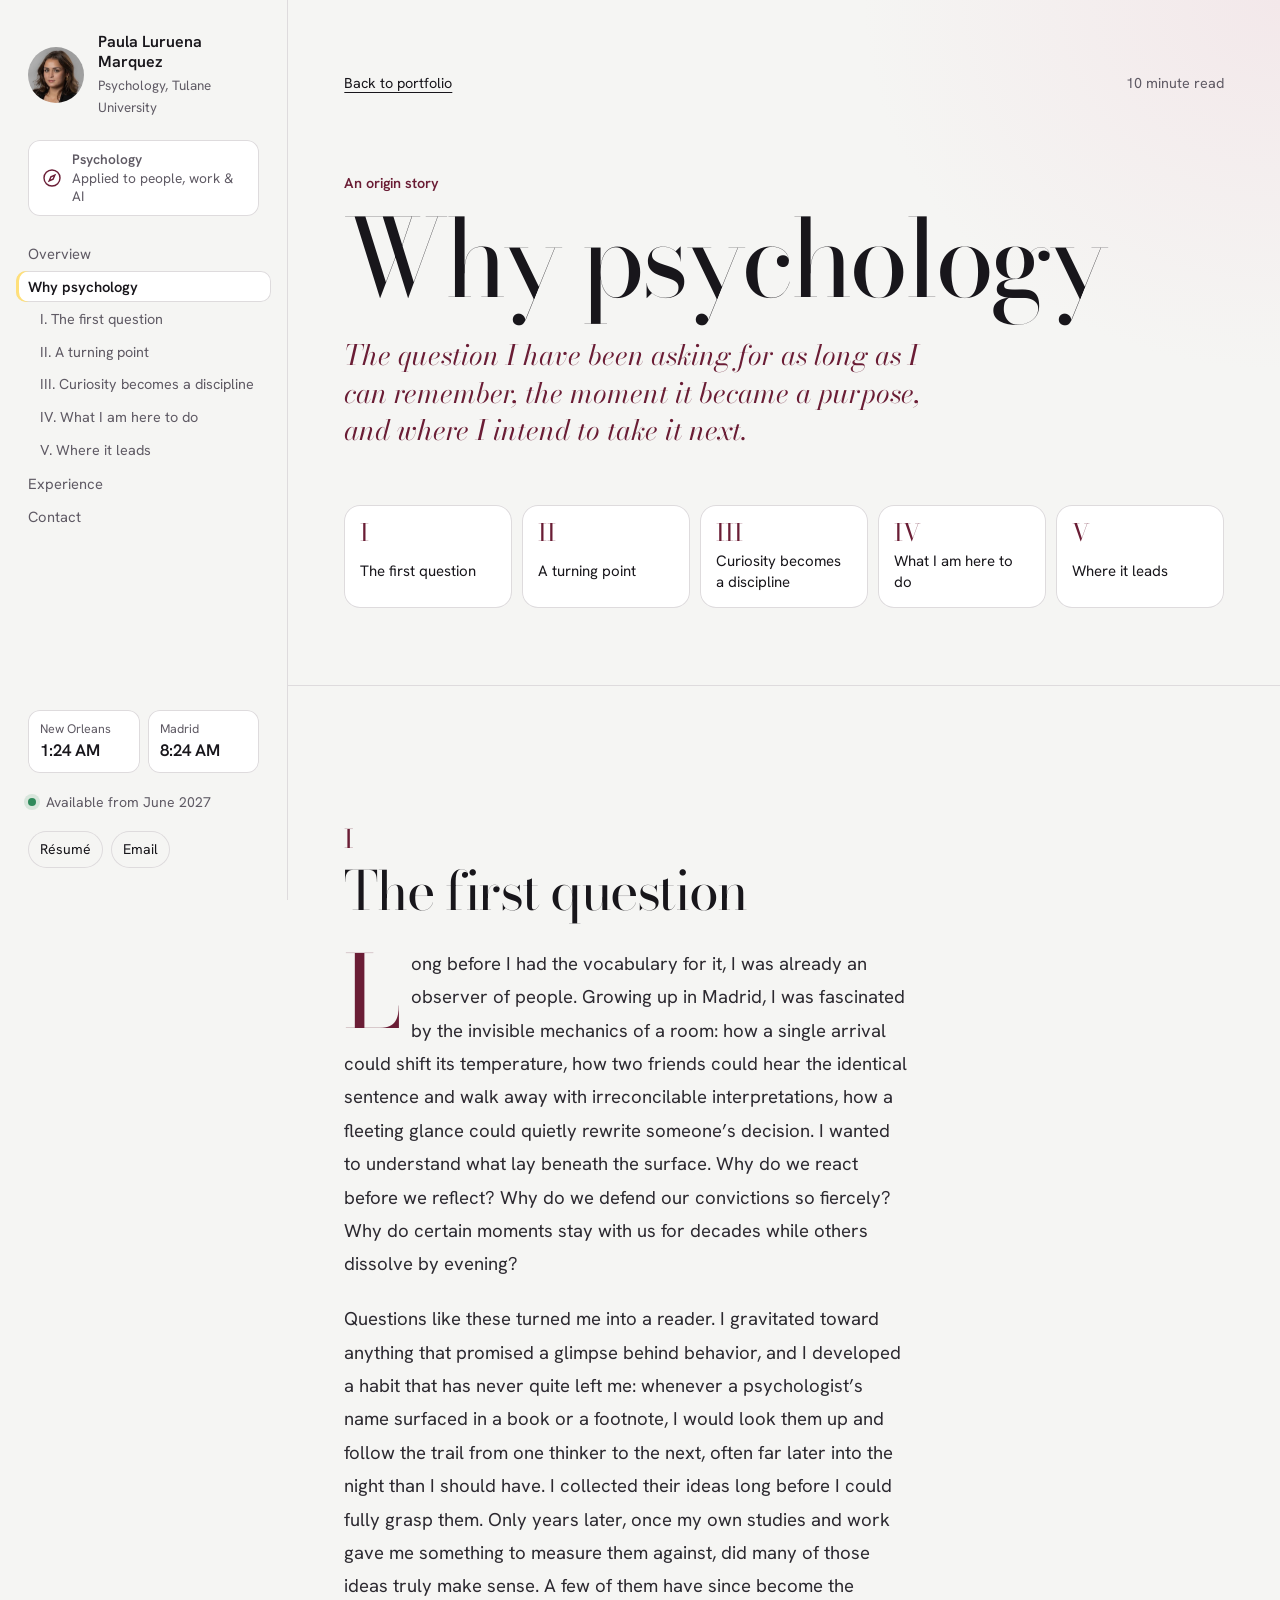
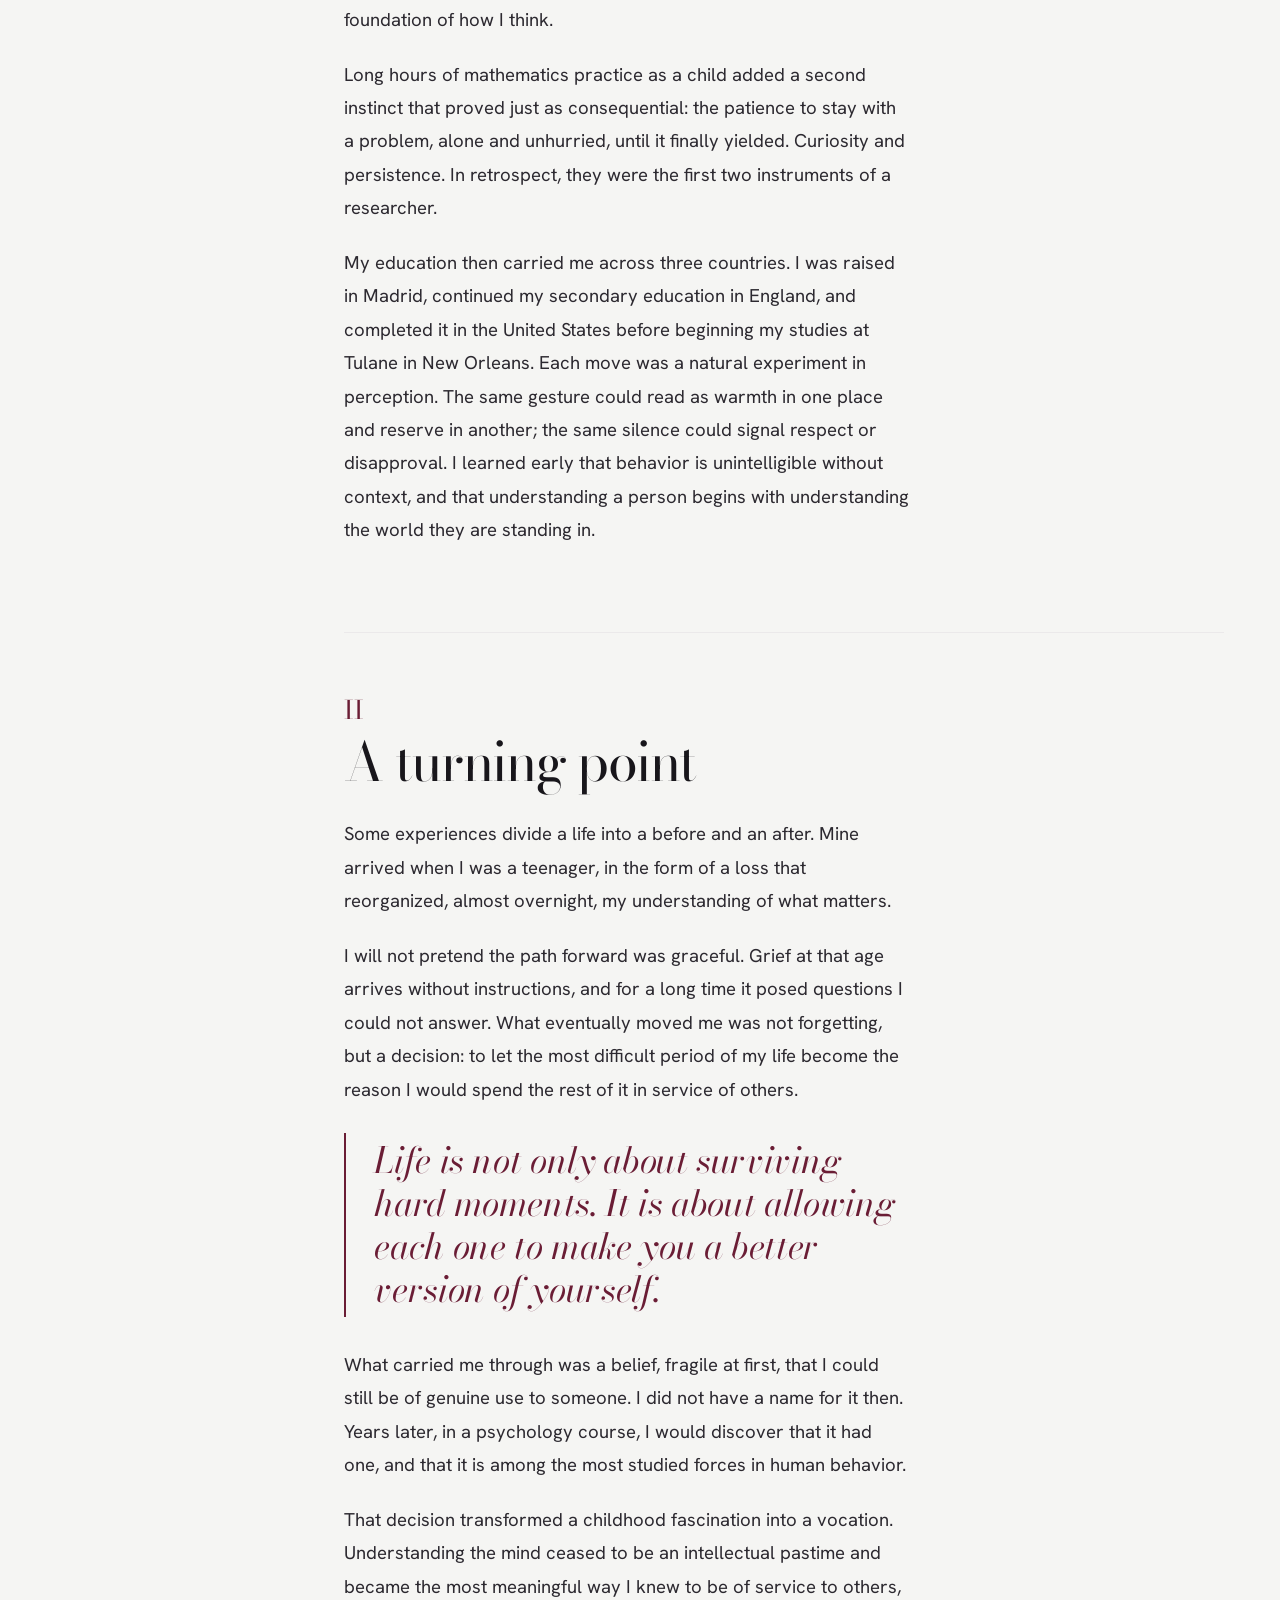
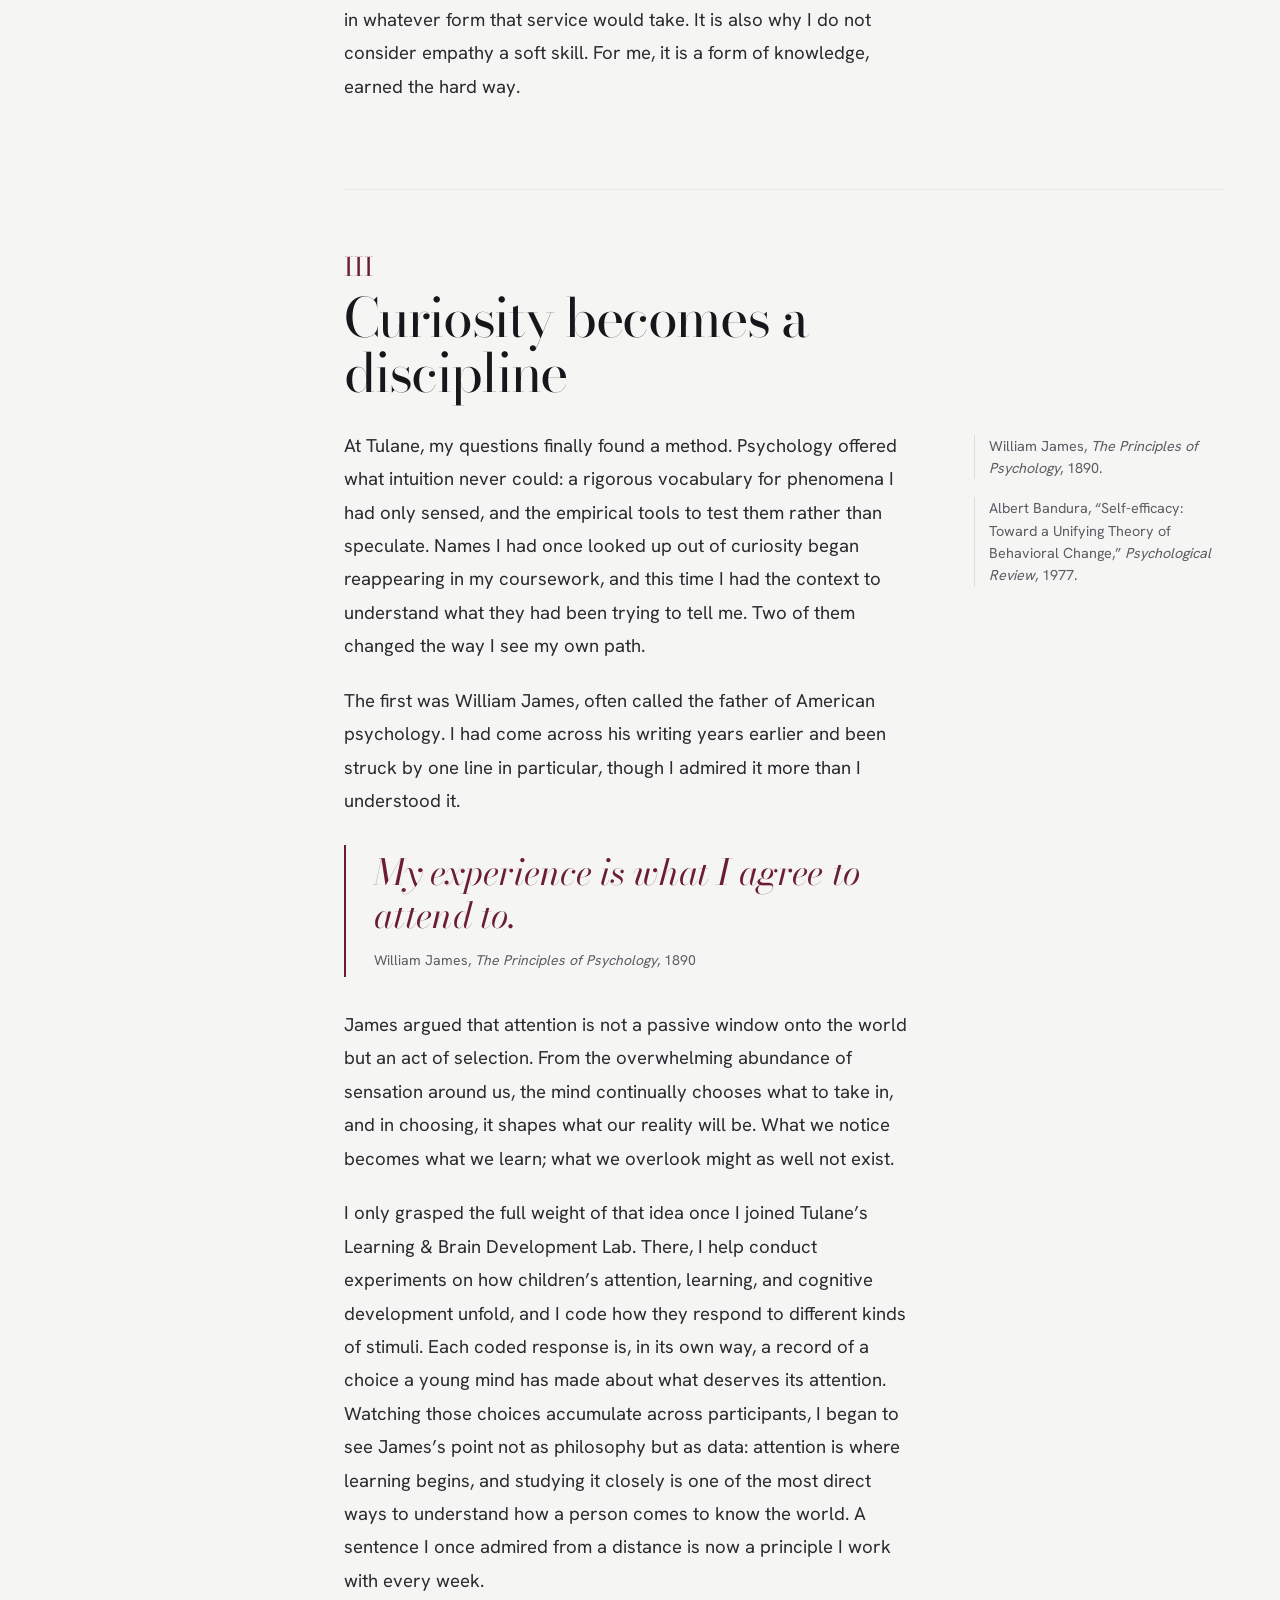
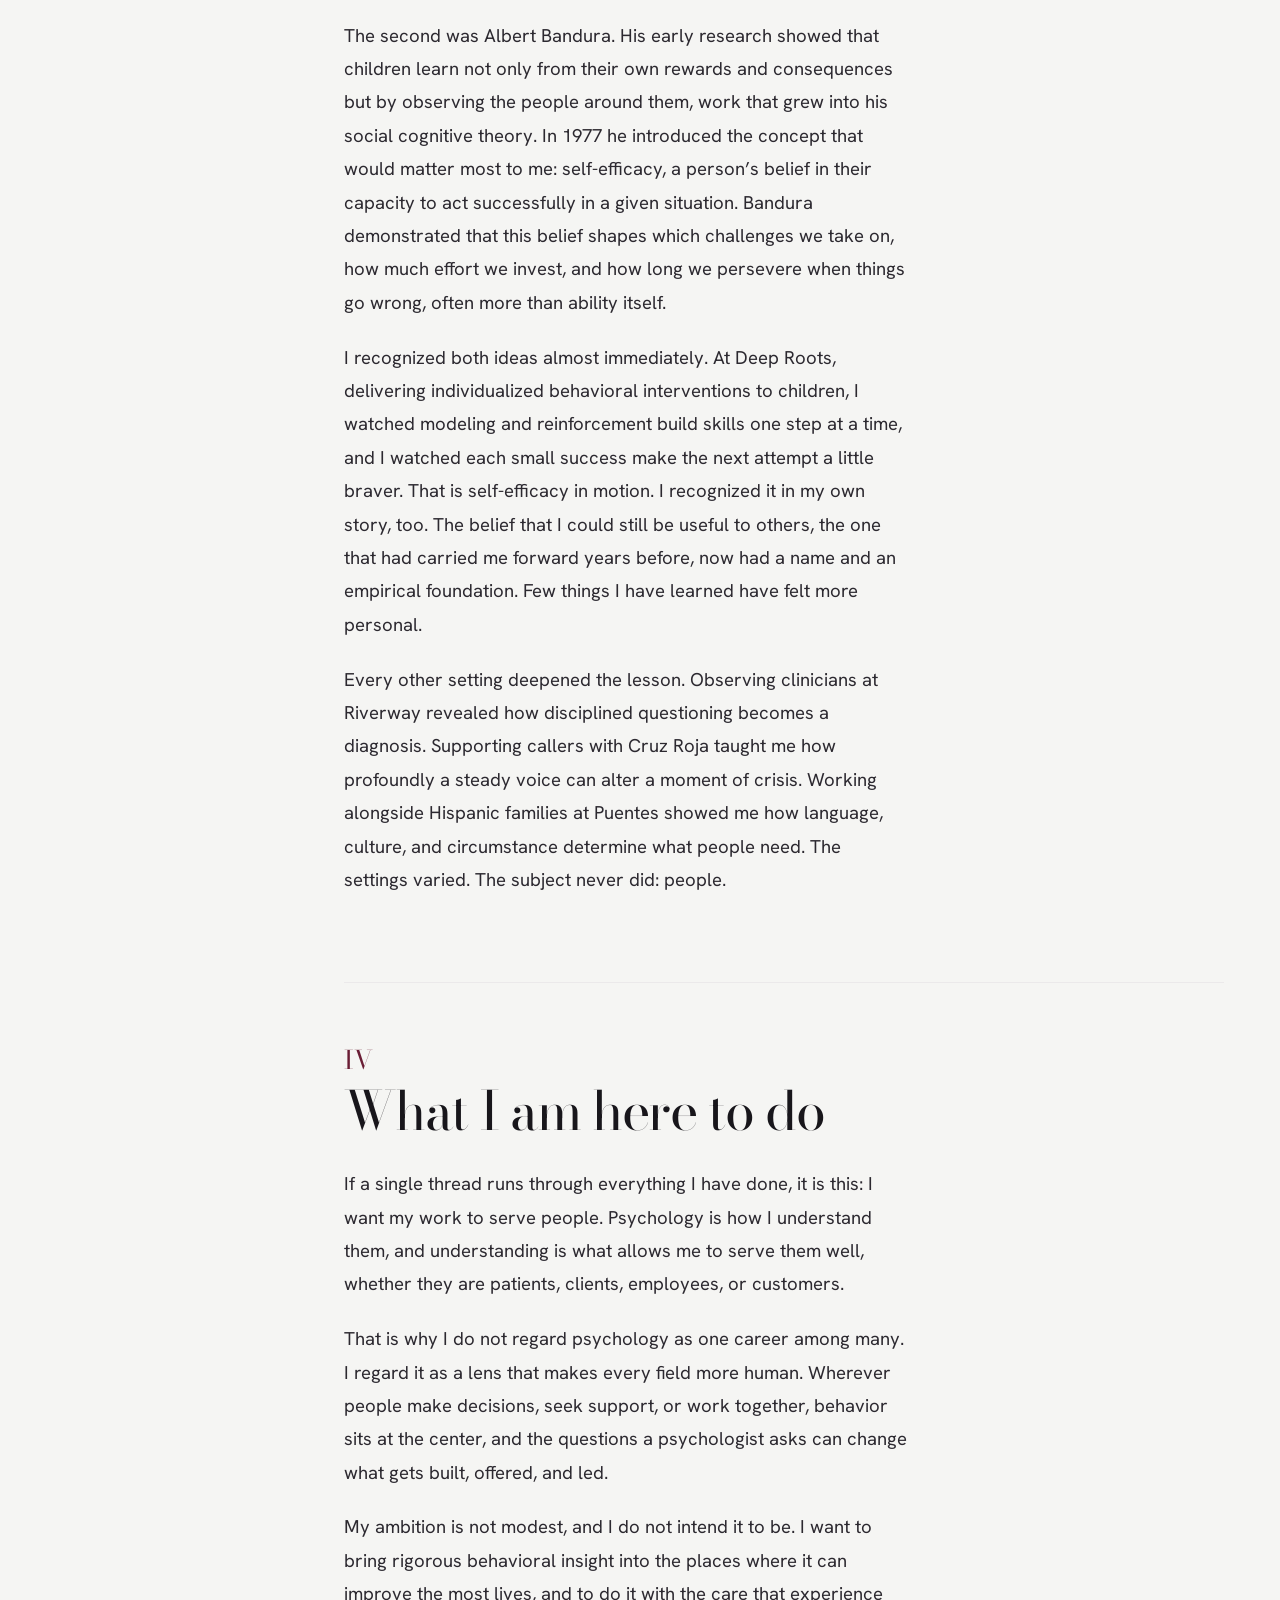
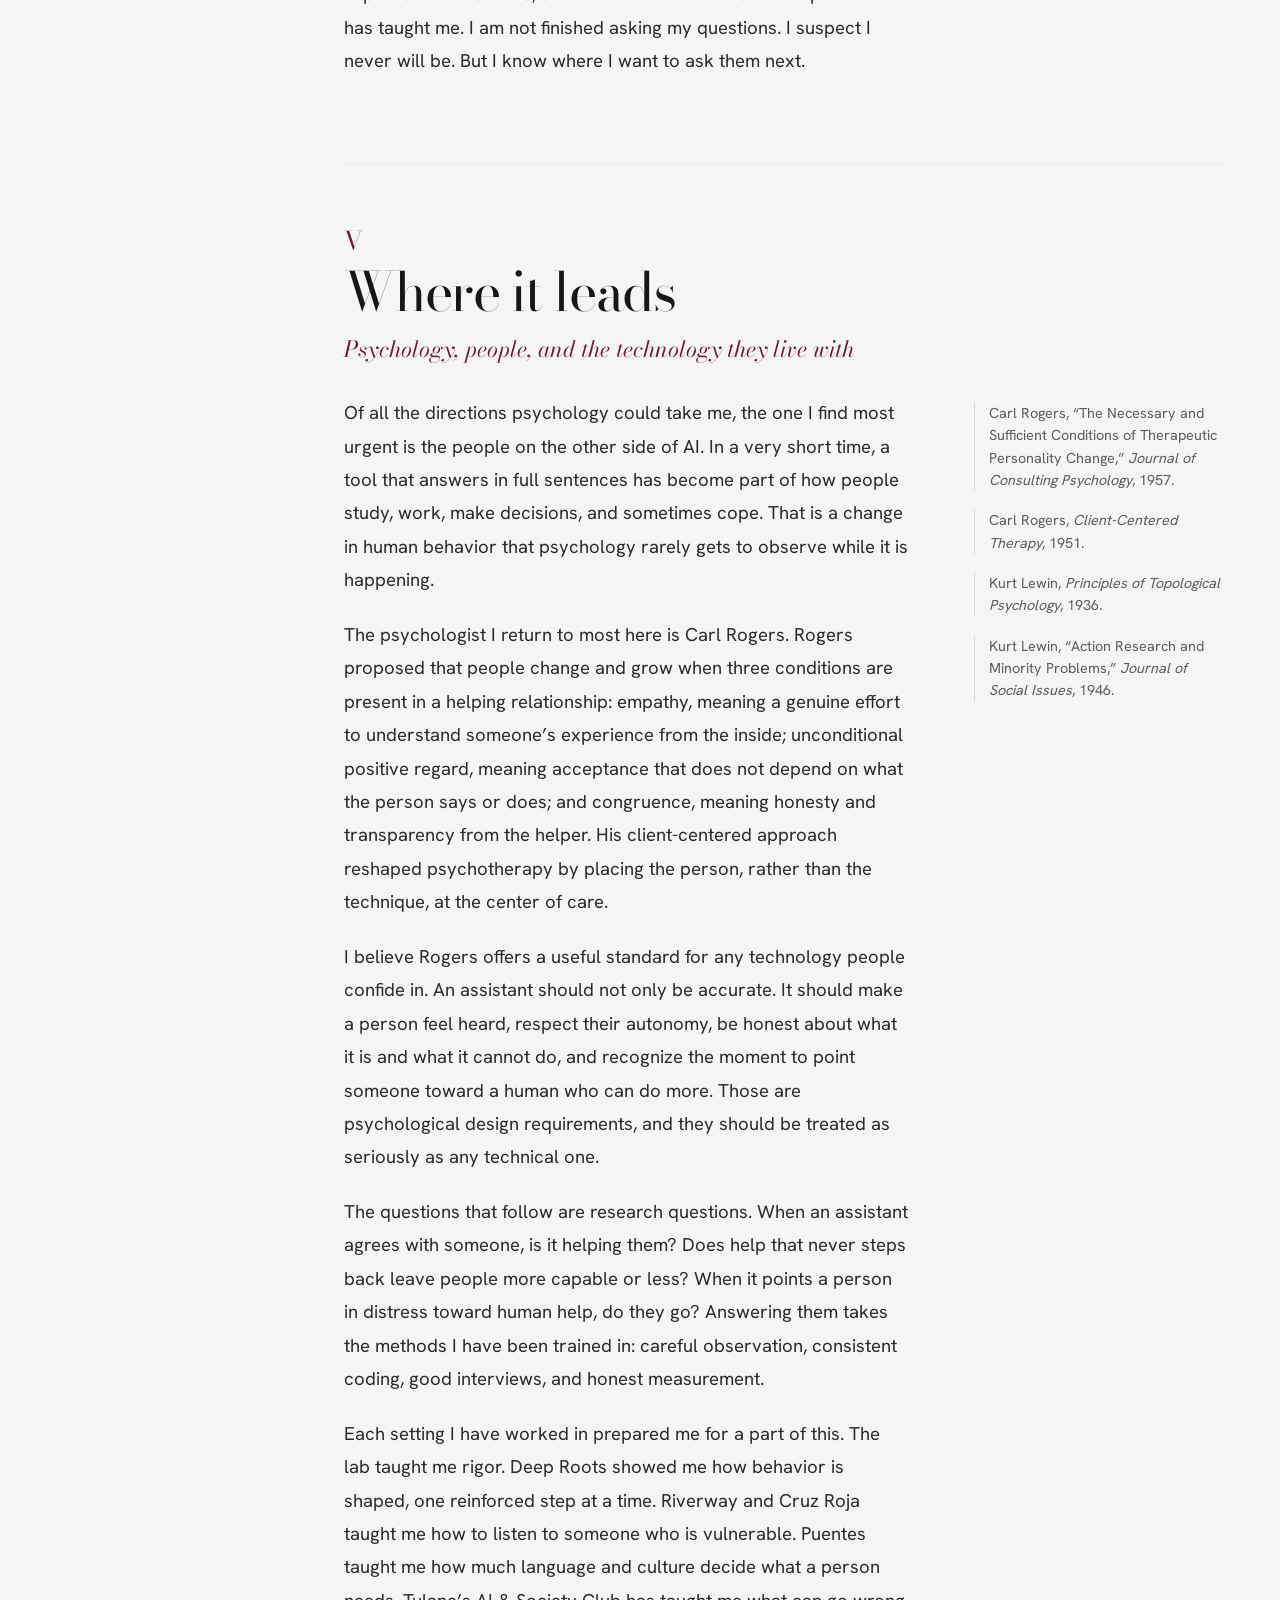
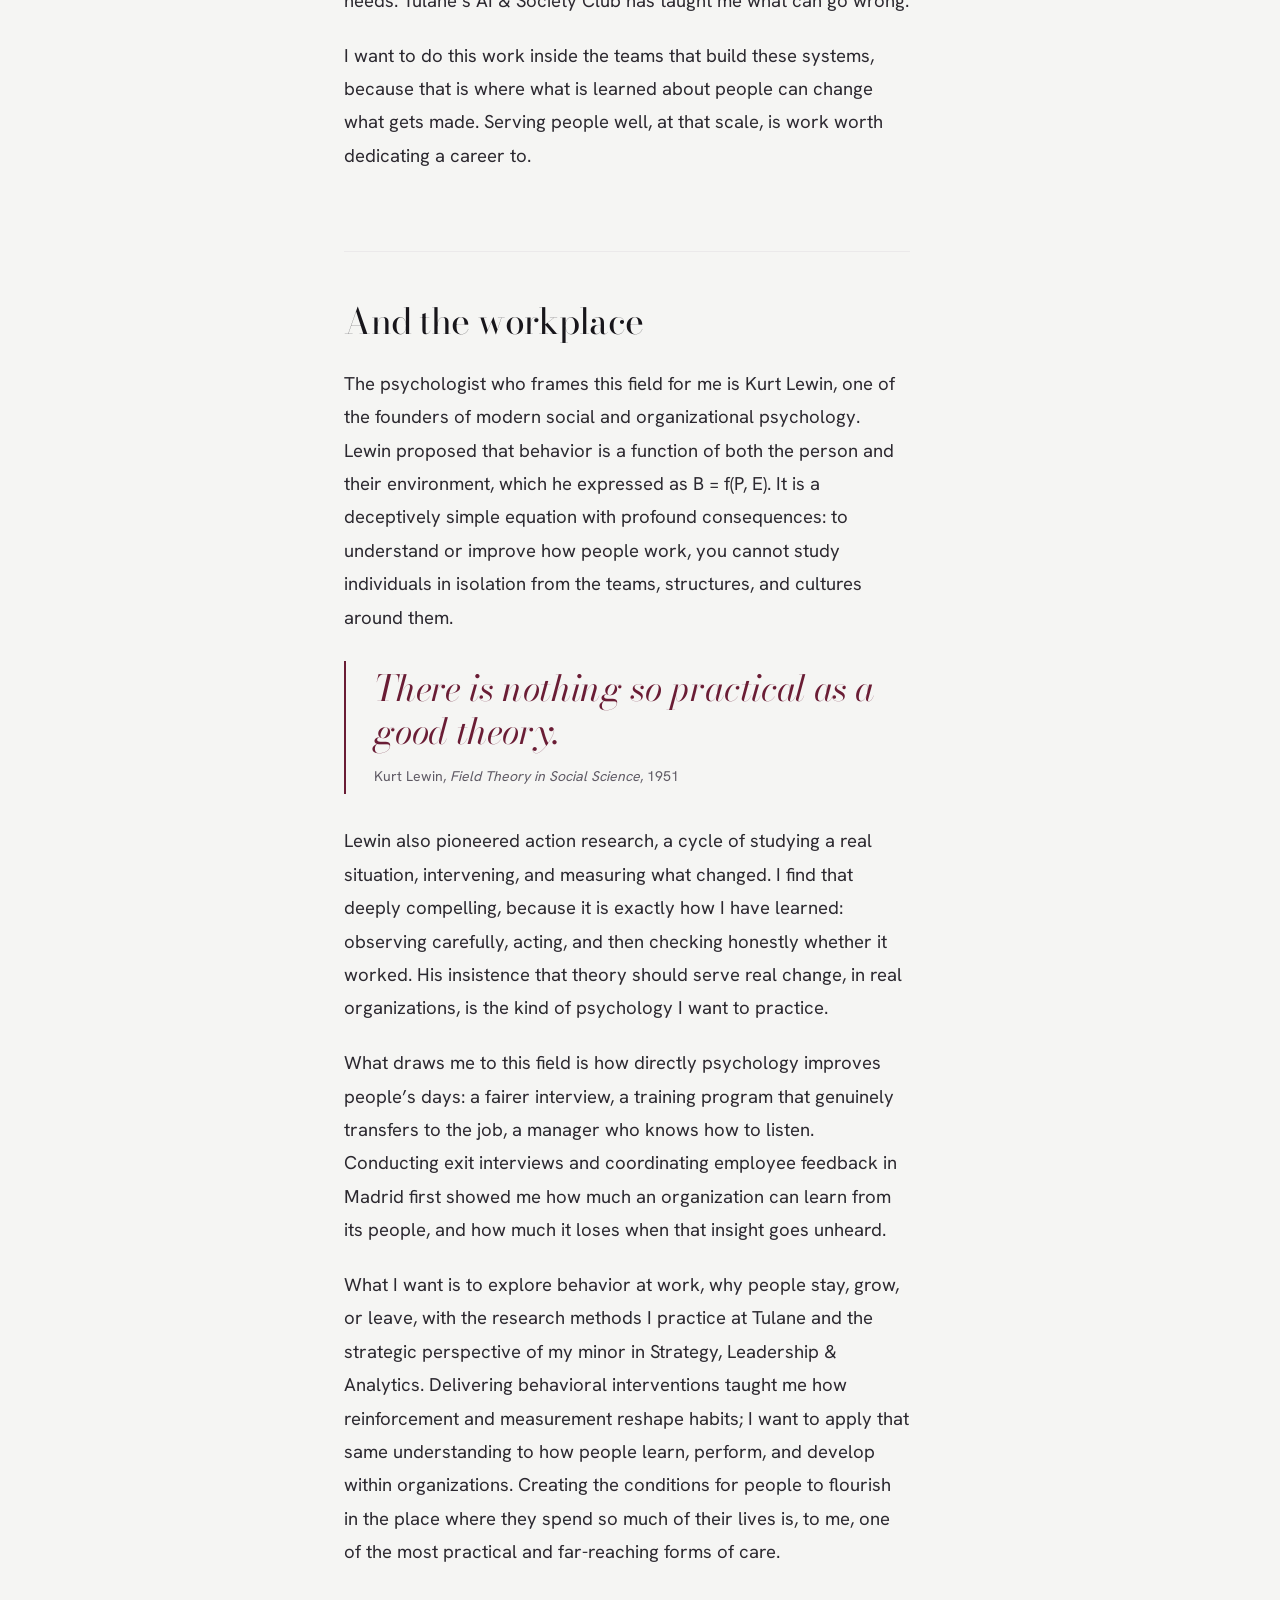
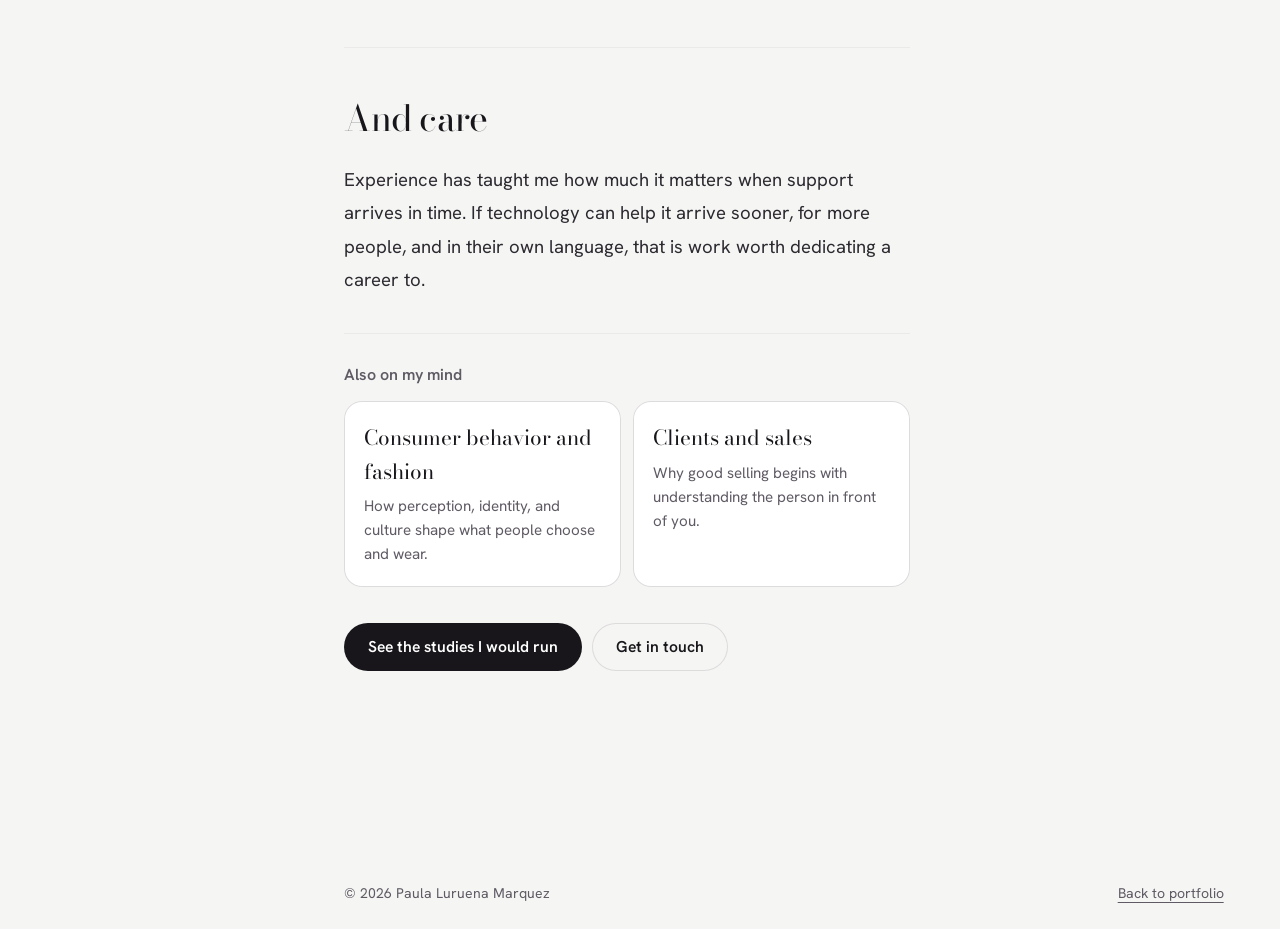
==== commit 4f84bf07: "Remove Kumon mentions Co-Authored-By: Claude Fable 5.2 <noreply@anthropic.com> Claude-Session: https" ====
--- a/story.html
+++ b/story.html
@@ -48,7 +48,7 @@
     <article class="essay wrap">
         <section class="chapter" id="ch-1" aria-labelledby="ch-1-t">
           <header class="chapter-head"><span class="chapter-num" aria-hidden="true">I</span><h2 id="ch-1-t">The first question</h2></header>
-          <div class="chapter-body"><div class="chapter-text"><p class="dropcap">Long before I had the vocabulary for it, I was already an observer of people. Growing up in Madrid, I was fascinated by the invisible mechanics of a room: how a single arrival could shift its temperature, how two friends could hear the identical sentence and walk away with irreconcilable interpretations, how a fleeting glance could quietly rewrite someone’s decision. I wanted to understand what lay beneath the surface. Why do we react before we reflect? Why do we defend our convictions so fiercely? Why do certain moments stay with us for decades while others dissolve by evening?</p><p>Questions like these turned me into a reader. I gravitated toward anything that promised a glimpse behind behavior, and I developed a habit that has never quite left me: whenever a psychologist’s name surfaced in a book or a footnote, I would look them up and follow the trail from one thinker to the next, often far later into the night than I should have. I collected their ideas long before I could fully grasp them. Only years later, once my own studies and work gave me something to measure them against, did many of those ideas truly make sense. A few of them have since become the foundation of how I think.</p><p>Twelve years of KUMON mathematics added a second instinct that proved just as consequential: the patience to stay with a problem, alone and unhurried, until it finally yielded. Curiosity and persistence. In retrospect, they were the first two instruments of a researcher.</p><p>My education then carried me across three countries. I was raised in Madrid, continued my secondary education in England, and completed it in the United States before beginning my studies at Tulane in New Orleans. Each move was a natural experiment in perception. The same gesture could read as warmth in one place and reserve in another; the same silence could signal respect or disapproval. I learned early that behavior is unintelligible without context, and that understanding a person begins with understanding the world they are standing in.</p></div></div>
+          <div class="chapter-body"><div class="chapter-text"><p class="dropcap">Long before I had the vocabulary for it, I was already an observer of people. Growing up in Madrid, I was fascinated by the invisible mechanics of a room: how a single arrival could shift its temperature, how two friends could hear the identical sentence and walk away with irreconcilable interpretations, how a fleeting glance could quietly rewrite someone’s decision. I wanted to understand what lay beneath the surface. Why do we react before we reflect? Why do we defend our convictions so fiercely? Why do certain moments stay with us for decades while others dissolve by evening?</p><p>Questions like these turned me into a reader. I gravitated toward anything that promised a glimpse behind behavior, and I developed a habit that has never quite left me: whenever a psychologist’s name surfaced in a book or a footnote, I would look them up and follow the trail from one thinker to the next, often far later into the night than I should have. I collected their ideas long before I could fully grasp them. Only years later, once my own studies and work gave me something to measure them against, did many of those ideas truly make sense. A few of them have since become the foundation of how I think.</p><p>Long hours of mathematics practice as a child added a second instinct that proved just as consequential: the patience to stay with a problem, alone and unhurried, until it finally yielded. Curiosity and persistence. In retrospect, they were the first two instruments of a researcher.</p><p>My education then carried me across three countries. I was raised in Madrid, continued my secondary education in England, and completed it in the United States before beginning my studies at Tulane in New Orleans. Each move was a natural experiment in perception. The same gesture could read as warmth in one place and reserve in another; the same silence could signal respect or disapproval. I learned early that behavior is unintelligible without context, and that understanding a person begins with understanding the world they are standing in.</p></div></div>
         </section>
         <section class="chapter" id="ch-2" aria-labelledby="ch-2-t">
           <header class="chapter-head"><span class="chapter-num" aria-hidden="true">II</span><h2 id="ch-2-t">A turning point</h2></header>
--- a/styles.css
+++ b/styles.css
@@ -877,7 +877,7 @@
 .xnote{color:var(--soft);font-size:.88rem}
 .xnote .chip-link{font-size:.82rem;padding:3px 10px}
 /* the record, under the profile */
-.record{display:grid;grid-template-columns:repeat(5,1fr);margin-top:clamp(36px,5vw,64px);border-top:1px solid var(--ink)}
+.record{display:grid;grid-template-columns:repeat(4,1fr);margin-top:clamp(36px,5vw,64px);border-top:1px solid var(--ink)}
 .record>div{padding:18px 20px 0 0}
 .record>div+div{padding-left:20px;border-left:1px solid var(--line)}
 .record dt{font-family:var(--serif);font-size:clamp(2.2rem,3.4vw,3.1rem);line-height:1;letter-spacing:-.02em;color:var(--wine)}
